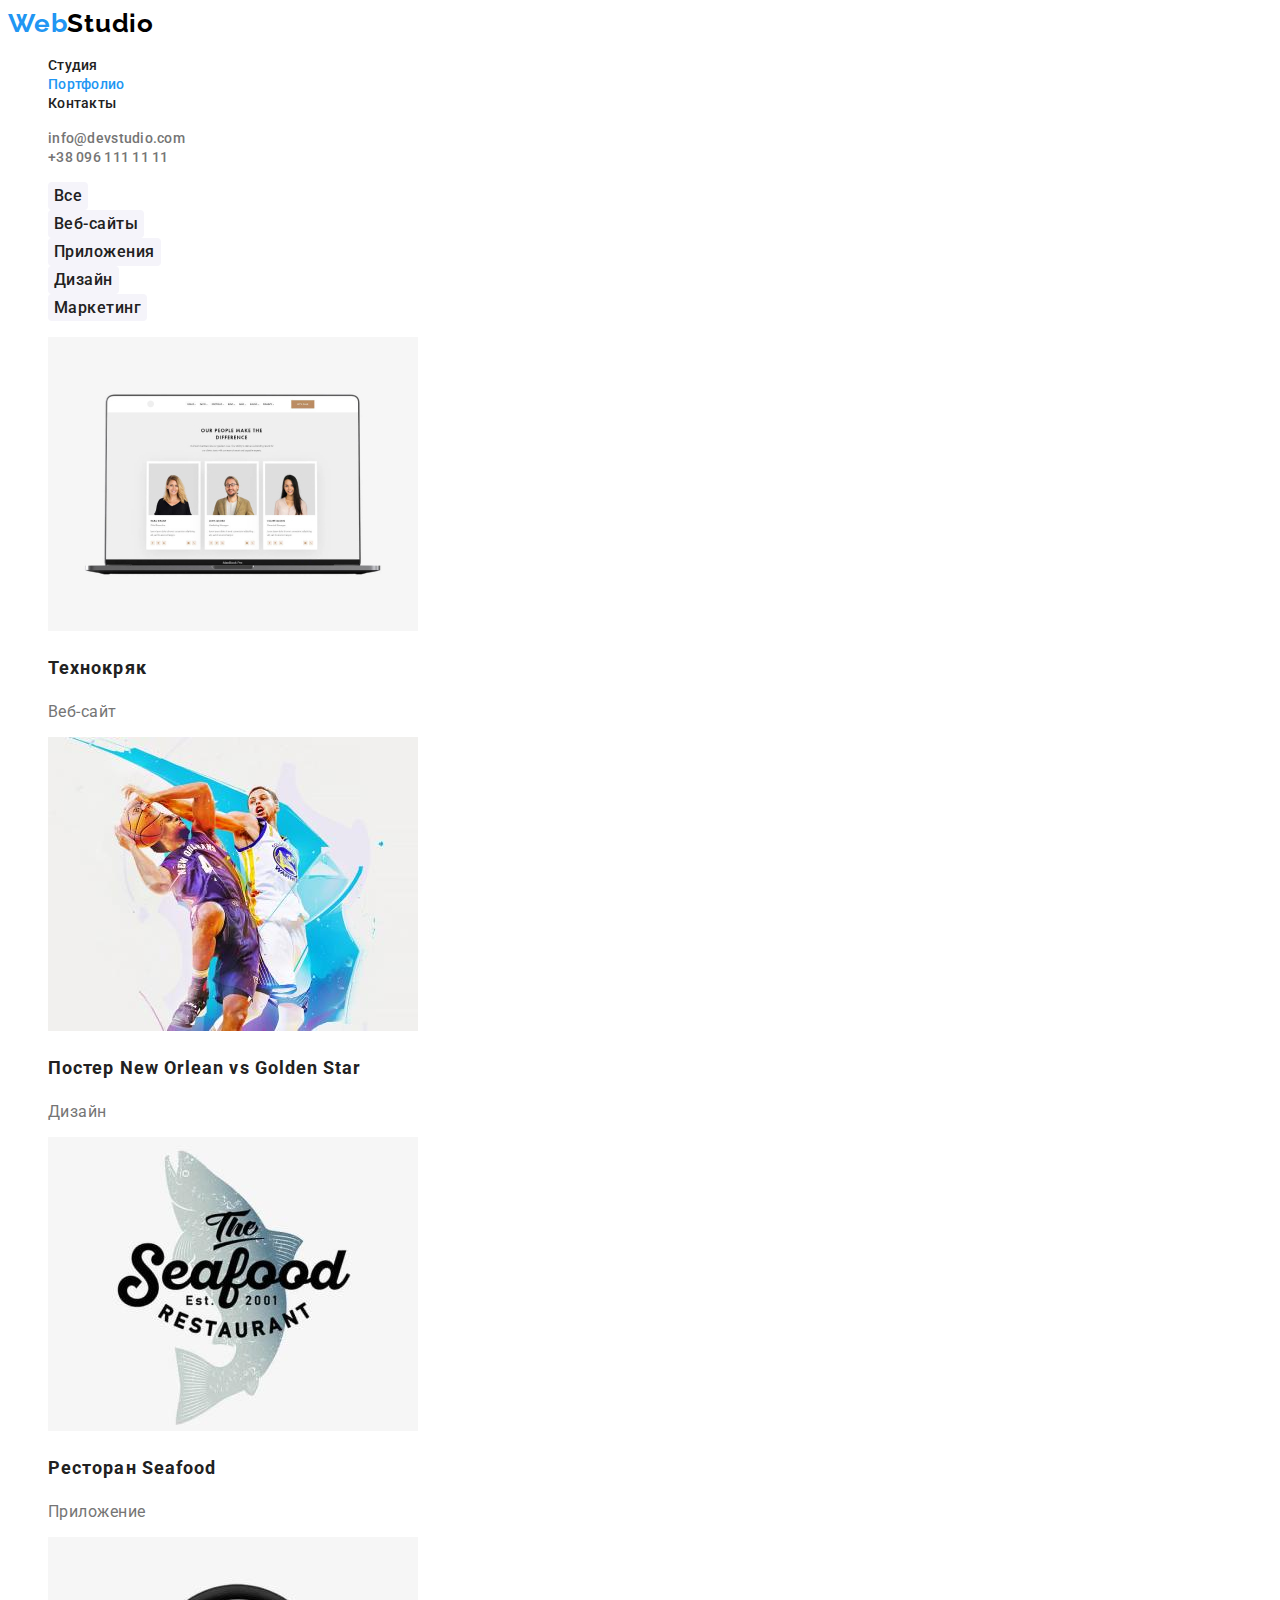
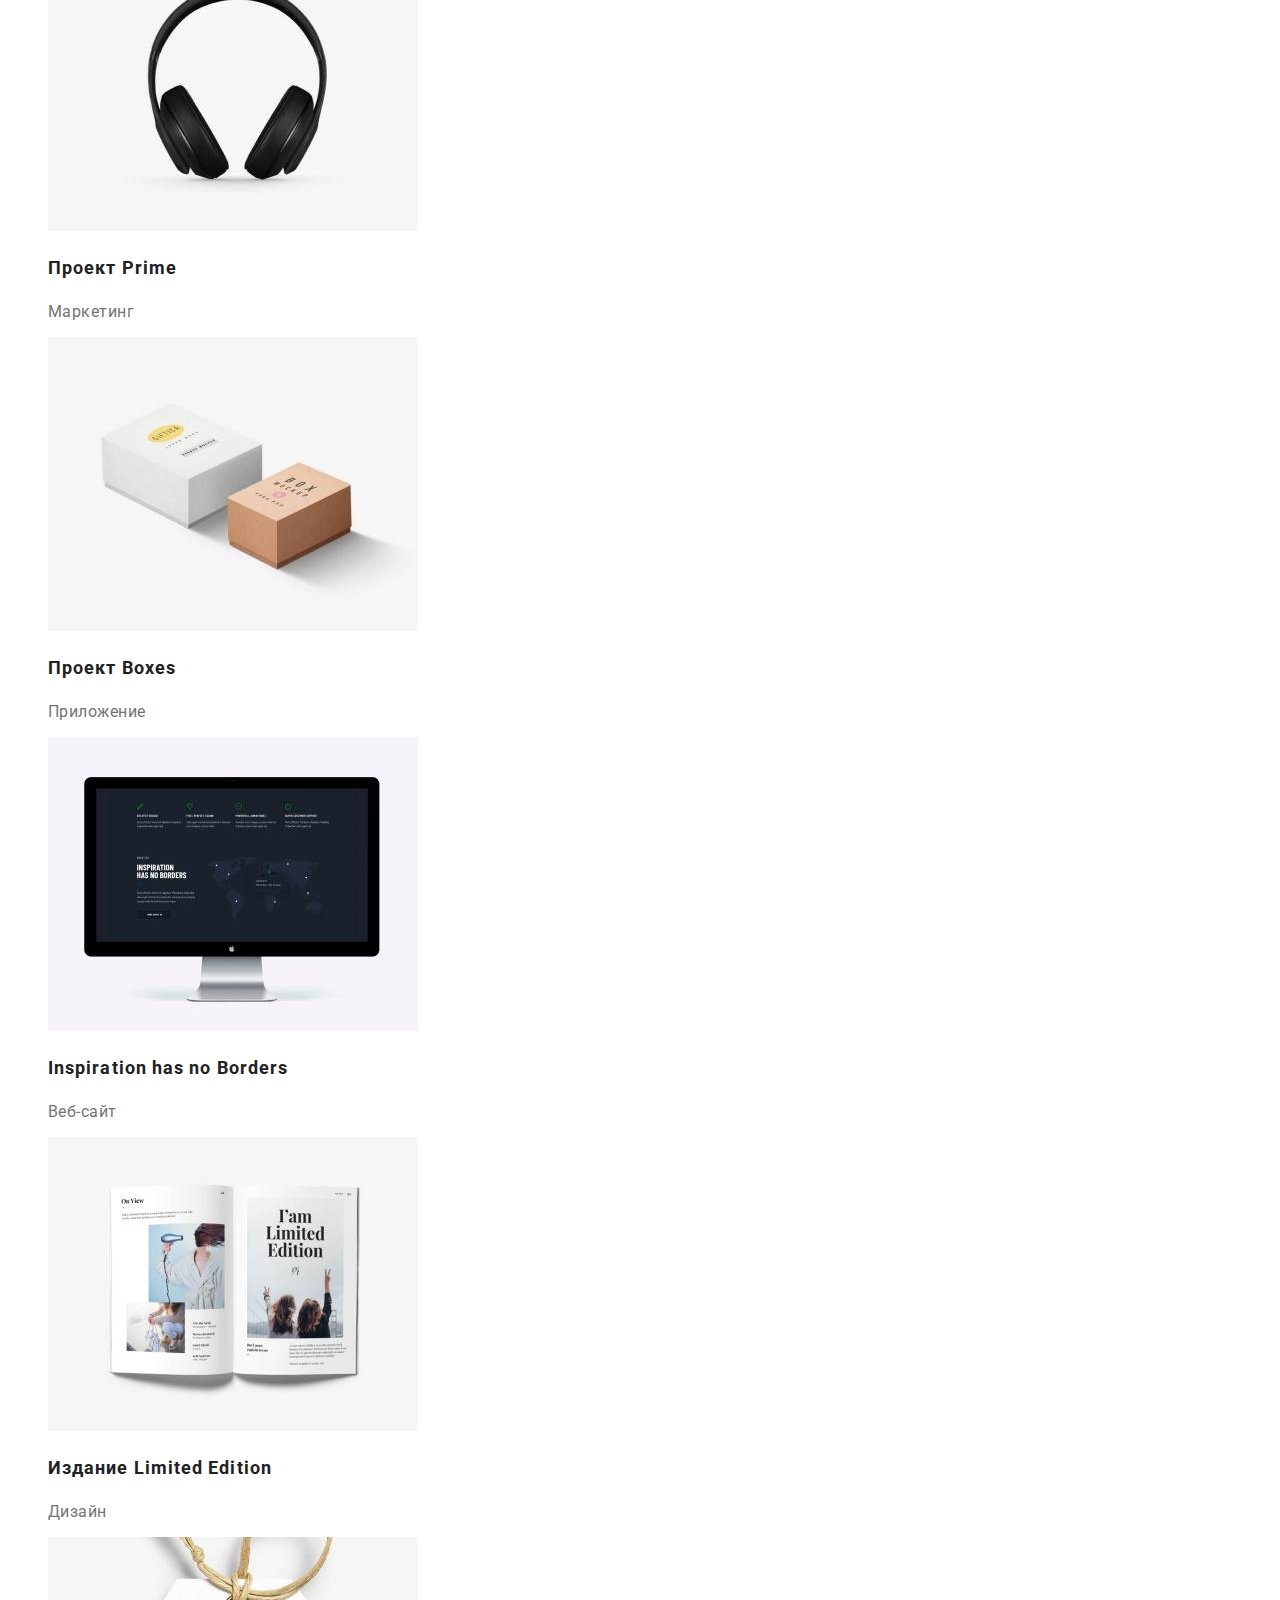
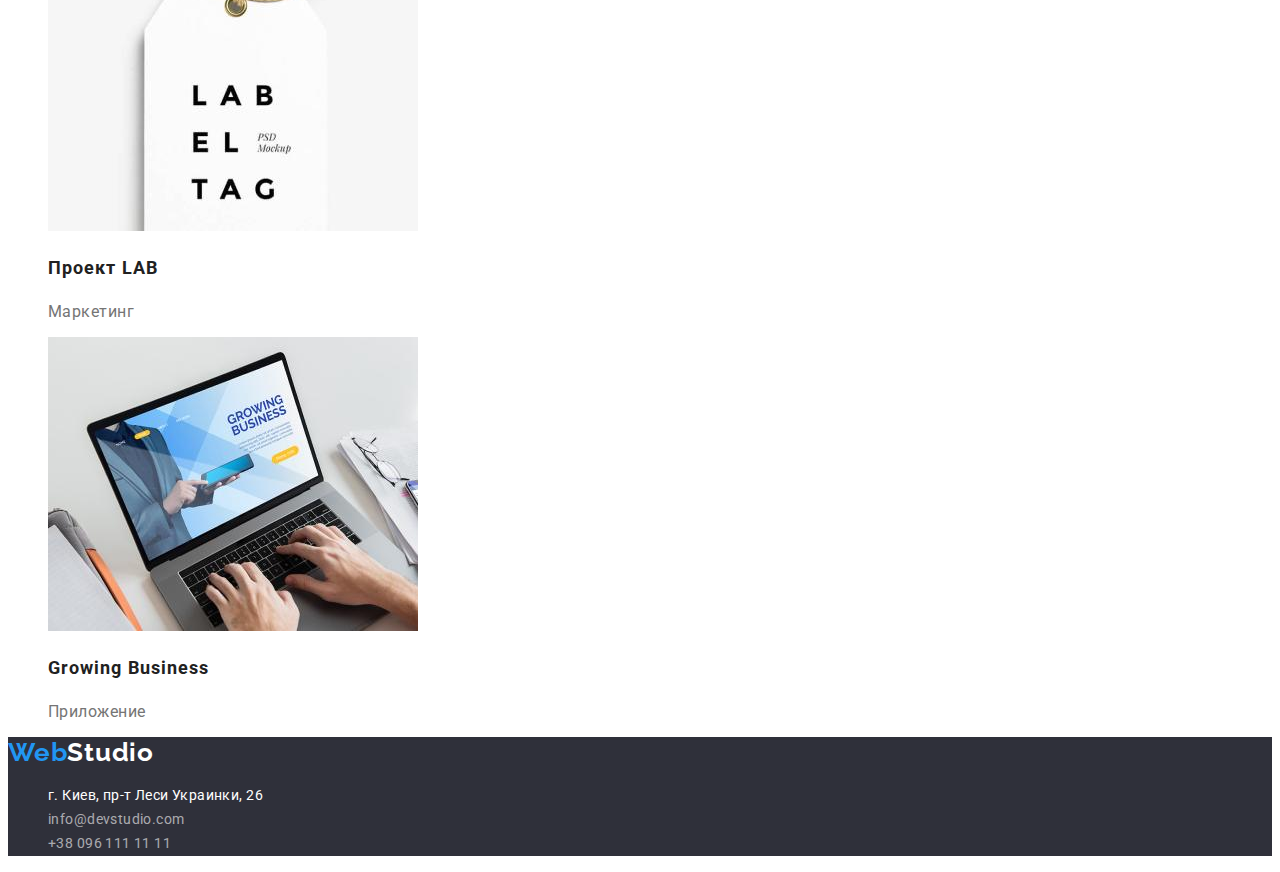
==== portfolio.html @ 1e23bae8 "initial commit" ====
<!DOCTYPE html>
<html lang="ru">
<head>
    <meta charset="UTF-8">
    <meta http-equiv="X-UA-Compatible" content="IE=edge">
    <meta name="viewport" content="width=device-width, initial-scale=1.0">
    <title>Portfolio</title>
    <link rel="preconnect" href="https://fonts.googleapis.com">
    <link rel="preconnect" href="https://fonts.gstatic.com" crossorigin>
    <link href="https://fonts.googleapis.com/css2?family=Raleway:wght@700&family=Roboto:wght@400;500;700;900&display=swap"
        rel="stylesheet">
    <link rel="stylesheet" href="./css/style.css">
</head>
<body>
    <header class="header">
        <nav class="header-navigation">
            <a class="header-logo link" href="" lang="en">
                Web<span class="header-studio">Studio</span></a>
            <ul class="header-list list">
            <li class="header-item"><a href="./index.html" class="header-link link">Студия</a></li>
            <li class="header-item"><a href="./portfolio.html" class="header-link link current">Портфолио</a></li>
            <li class="header-item"><a href="" class="header-link link">Контакты</a></li>
            </ul>
        </nav>
        <ul class="header-curent list">
        <li><a href="mailto:info@devstudio.com" class="text-item link">info@devstudio.com</a></li>
        <li><a href="tel:+380961111111" class="text-item link">+38 096 111 11 11</a></li>
        </ul>
        </header>
        <main>
        <section class="section-list">
            <h1 hidden>Список</h1>
            <ul class="list">
                <li><button type="button" class="list-btn">Все</button></li>
                <li><button type="button" class="list-btn">Веб-сайты</button></li>
                <li><button type="button" class="list-btn">Приложения</button></li>
                <li><button type="button" class="list-btn">Дизайн</button></li>
                <li><button type="button" class="list-btn">Маркетинг</button></li>
            </ul>
            
            <ul>
                <li class="list-picture list"> 
                    <img src="./images/img-1.jpg" width="370" height="294" alt="">
                    <h2 class="headline">Технокряк</h2>
                    <p class="subtitle">Веб-сайт</p>
                </li>    
                <li class="list-picture list"> 
                    <img src="./images/img-2.jpg" width="370" height="294" alt="">
                    <h2 class="headline">Постер New Orlean vs Golden Star</h2>
                    <p class="subtitle">Дизайн</p>
                </li>     
                <li class="list-picture list"> 
                    <img src="./images/img-3.jpg" width="370" height="294" alt="">
                    <h2 class="headline">Ресторан Seafood</h2>
                    <p class="subtitle">Приложение</p>
                </li>
                <li class="list-picture list"> 
                    <img src="./images/img-4.jpg" width="370" height="294" alt="">
                    <h2 class="headline">Проект Prime</h2>
                    <p class="subtitle">Маркетинг</p>
                </li>
                <li class="list-picture list"> 
                    <img src="./images/img-5.jpg" width="370" height="294" alt="">
                    <h2 class="headline">Проект Boxes</h2>
                    <p class="subtitle">Приложение</p>
                </li>
                <li class="list-picture list"> 
                    <img src="./images/img-6.jpg" width="370" height="294" alt="">
                    <h2 class="headline">Inspiration has no Borders</h2>
                    <p class="subtitle">Веб-сайт</p>
                </li>
                <li class="list-picture list"> 
                    <img src="./images/img-7.jpg" width="370" height="294" alt="">
                    <h2 class="headline">Издание Limited Edition</h2>
                    <p class="subtitle">Дизайн</p>
                </li>
                <li class="list-picture list"> 
                    <img src="./images/img-8.jpg" width="370" height="294" alt="">
                    <h2 class="headline">Проект LAB</h2>
                    <p class="subtitle">Маркетинг</p>
                </li>
                <li class="list-picture list"> 
                    <img src="./images/img-9.jpg" width="370" height="294" alt="">
                    <h2 class="headline">Growing Business</h2>
                    <p class="subtitle">Приложение</p>
                </li>
            </ul>
        </section>
    </main>
    <footer  class="footer">
        <a class="footer-logo link" href="">
            Web<span class="footer-studio">Studio</span></a>
            <address>
                <ul class="footer-list list">
                    <li><a class="footer-link link" href="https://www.google.com.ua/maps/place/%D0%B1%D1%83%D0%BB%D1%8C%D0%B2%D0%B0%D1%80+%D0%9B%D0%B5%D1%81%D1%96+%D0%A3%D0%BA%D1%80%D0%B0%D1%97%D0%BD%D0%BA%D0%B8,+26,+%D0%9A%D0%B8%D1%97%D0%B2,+02000/@50.4265841,30.5361971,17z/data=!3m1!4b1!4m5!3m4!1s0x40d4cf0e033ecbe9:0x57a4dffefec77da0!8m2!3d50.4265807!4d30.5383858!5m1!1e1?hl=uk">г. Киев, пр-т Леси Украинки, 26</a></li>
                    <li><a class="footer-mail link" href="mailto:info@devstudio.com">info@devstudio.com</a></li>
                    <li><a class="footer-tel link" href="tel:+380961111111">+38 096 111 11 11</a></li>
                </ul>
            </address>
        </footer>
    
</body>
</html>
---- css/style.css ----
:root {
  --main-title-color: #ffffff;
  --second-title-color: #212121;
  --first-text-color: #757575;
  --second-text-color: rgba(255, 255, 255, 0.6);
  --first-button-color: #2196f3;
}
body {
  font-family: Roboto, sans-serif;
}
.list {
  list-style: none;
}
.link {
  text-decoration: none;
}
/*--------------HEADER----------*/
.header-logo {
  font-family: Raleway;
  font-style: normal;
  font-weight: 700;
  font-size: 26px;
  line-height: 1.19;
  letter-spacing: 0.03em;
  color: #2196f3;
}
.header-studio {
  font-family: Raleway;
  font-style: normal;
  font-weight: 700;
  font-size: 26px;
  line-height: 1.19;
  letter-spacing: 0.03em;
  color: #000000;
}
.header-link {
  font-family: Roboto;
  font-weight: 500;
  font-size: 14px;
  line-height: 1.14;
  letter-spacing: 0.02em;
  color: #212121;
}
.header-link:hover,
.header-link:focus,
.text-item:hover,
.text-item:focus {
  color: #2196f3;
}
.header-link.current {
  color: #2196f3;
}

.text-item {
  font-family: Roboto;
  font-weight: 500;
  font-size: 14px;
  line-height: 1.14;
  letter-spacing: 0.02em;
  color: #757575;
}
/*----------------HERO--------------*/
.hero {
  background: #2f303a;
}
.hero-title {
  font-family: Roboto;
  font-weight: 900;
  font-size: 44px;
  line-height: 1.36;
  letter-spacing: 0.06em;
  text-transform: uppercase;
  color: #ffffff;
}
.hero-btn {
  cursor: pointer;
  background-color: #2196f3;
  font-family: inherit;
  font-style: normal;
  font-weight: 700;
  font-size: 16px;
  line-height: 1.88;
  letter-spacing: 0.06em;
  color: #ffffff;
  border: 0;
  border-radius: 4px;
}
.title-features {
  font-style: normal;
  font-weight: 700;
  font-size: 14px;
  line-height: 1.14;
  letter-spacing: 0.03em;
  text-transform: uppercase;
  color: #212121;
}
.text {
  font-size: 14px;
  line-height: 1.71;
  letter-spacing: 0.03em;
  color: #757575;
}
.heading {
  font-weight: 700;
  font-size: 36px;
  line-height: 1.16;
  text-align: center;
  letter-spacing: 0.03em;
  color: #212121;
}
/*--------------TEAM-------------*/
.team {
  background: #f5f4fa;
}
.team-list {
  font-weight: 700;
  font-size: 36px;
  line-height: 1.16;
  letter-spacing: 0.03em;
  color: #212121;
}
.list-title {
  font-weight: 500;
  font-size: 16px;
  line-height: 1.19;
  letter-spacing: 0.03em;
  color: #212121;
}
.list-item {
  font-size: 16px;
  line-height: 1.19;
  letter-spacing: 0.03em;
  color: #757575;
}
/*---------------FOOTER----------*/
.footer {
  background: #2f303a;
}
.footer-logo {
  font-family: Raleway;
  font-style: normal;
  font-weight: 700;
  font-size: 26px;
  line-height: 1.19;
  letter-spacing: 0.03em;
  color: #2196f3;
}
.footer-studio {
  font-family: Raleway;
  font-style: normal;
  font-weight: 700;
  font-size: 26px;
  line-height: 1.19;
  letter-spacing: 0.03em;
  color: #ffffff;
}
.footer-link {
  font-family: Roboto;
  font-style: normal;
  font-weight: normal;
  font-size: 14px;
  line-height: 1.71;
  letter-spacing: 0.03em;
  color: #ffffff;
}
.footer-mail {
  font-family: Roboto;
  font-style: normal;
  font-weight: normal;
  font-size: 14px;
  line-height: 1.71;
  letter-spacing: 0.03em;
  color: rgba(255, 255, 255, 0.6);
}
.footer-tel {
  font-family: Roboto;
  font-style: normal;
  font-weight: normal;
  font-size: 14px;
  line-height: 1.71;
  letter-spacing: 0.03em;
  color: rgba(255, 255, 255, 0.6);
}
.footer-mail:hover,
.footer-mail:focus,
.footer-tel:hover,
.footer-tel:focus,
.footer-link:hover,
.footer-link:focus {
  color: #2196f3;
}
/*---------------PORTFOLIO--------*/
.list-btn {
  border: 0;
  background: #f5f4fa;
  border-radius: 4px;
  font-family: Roboto;
  font-style: normal;
  font-weight: 500;
  font-size: 16px;
  line-height: 1.62;
  letter-spacing: 0.03em;

  color: #212121;
}
.list-btn:hover,
.list-btn:focus {
  color: #ffffff;
  background: #2196f3;
}
.headline {
  font-weight: 700;
  font-size: 18px;
  line-height: 2;
  letter-spacing: 0.06em;
  color: #212121;
}
.subtitle {
  font-weight: normal;
  font-size: 16px;
  line-height: 1.19;
  letter-spacing: 0.03em;
  color: #757575;
}
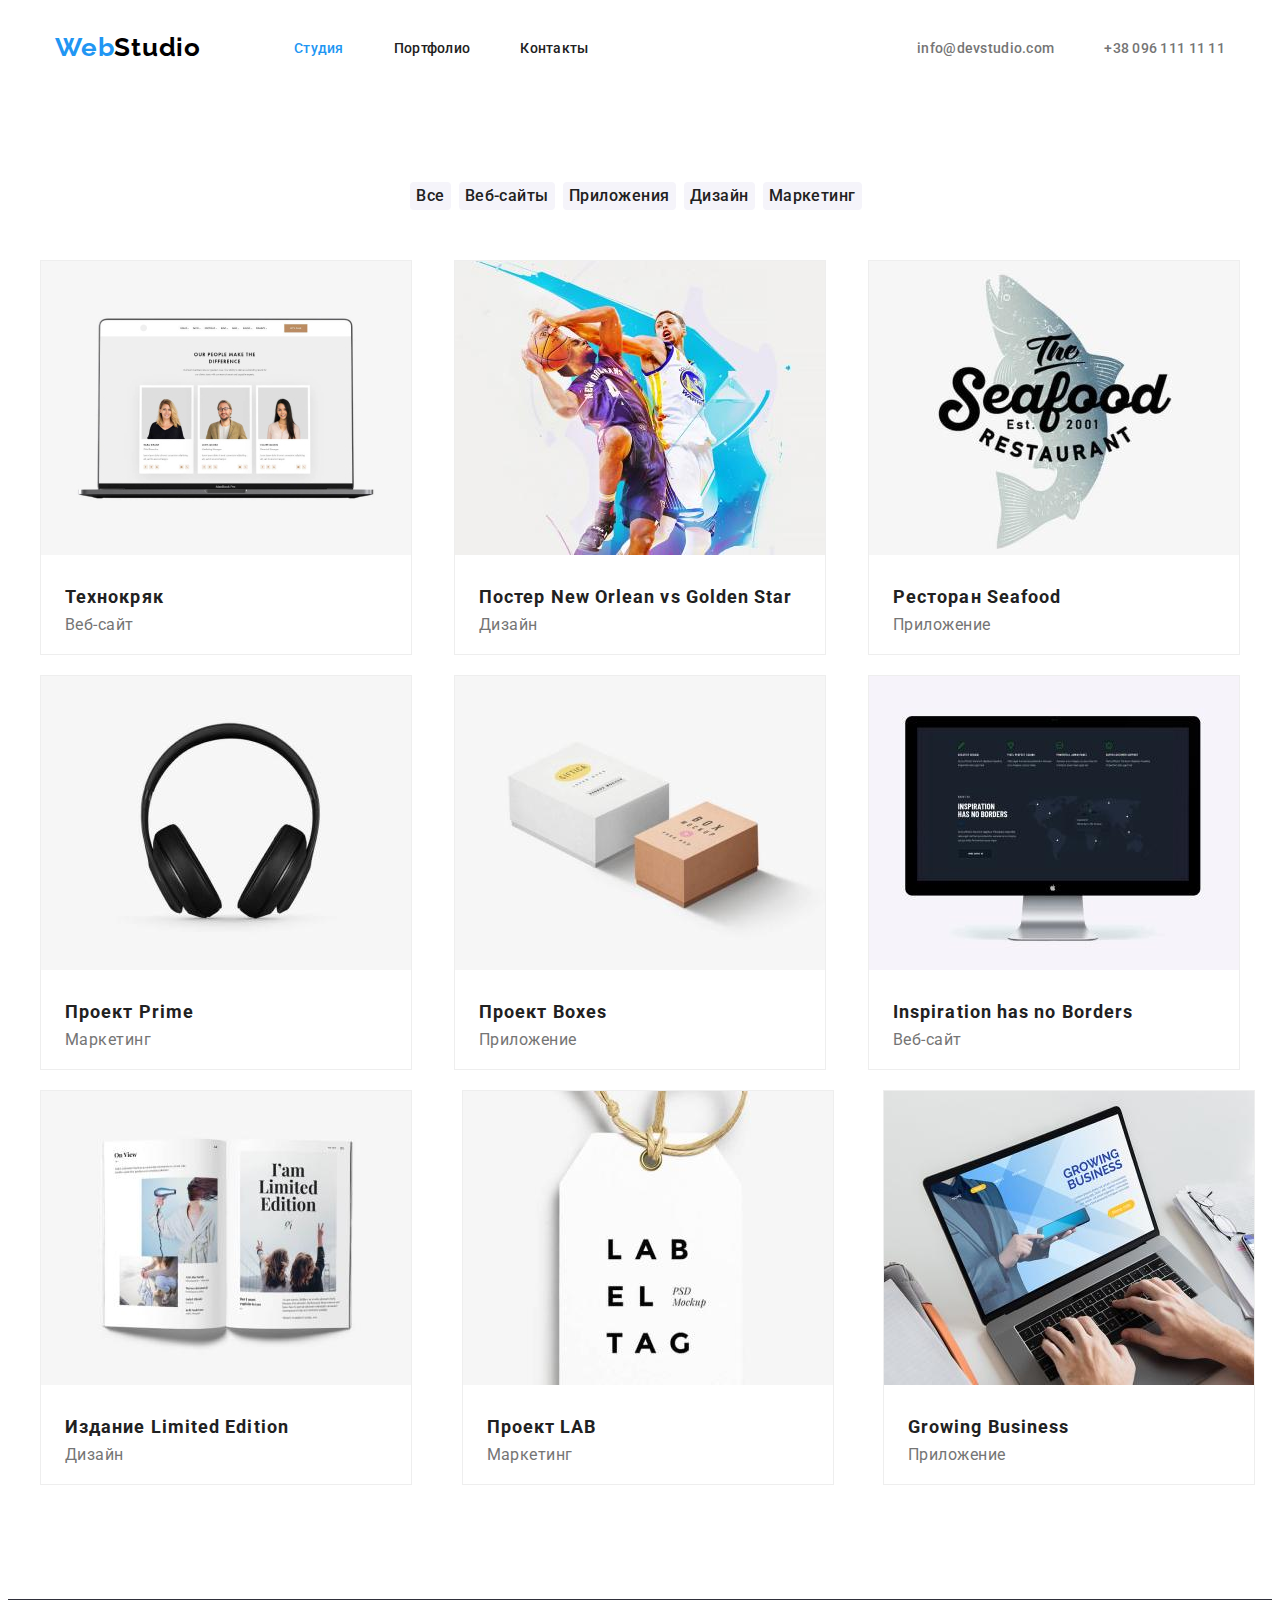
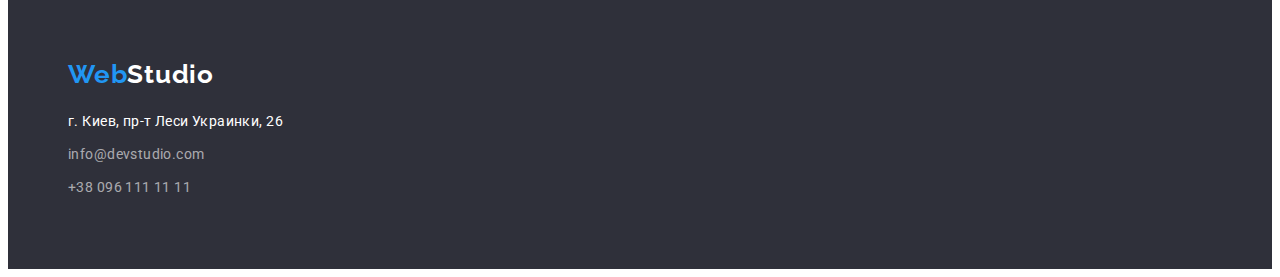
==== commit 4b39a2b1: "hw3" ====
--- a/portfolio.html
+++ b/portfolio.html
@@ -1,105 +1,153 @@
 <!DOCTYPE html>
 <html lang="ru">
-<head>
-    <meta charset="UTF-8">
-    <meta http-equiv="X-UA-Compatible" content="IE=edge">
-    <meta name="viewport" content="width=device-width, initial-scale=1.0">
+  <head>
+    <meta charset="UTF-8" />
+    <meta http-equiv="X-UA-Compatible" content="IE=edge" />
+    <meta name="viewport" content="width=device-width, initial-scale=1.0" />
     <title>Portfolio</title>
-    <link rel="preconnect" href="https://fonts.googleapis.com">
-    <link rel="preconnect" href="https://fonts.gstatic.com" crossorigin>
-    <link href="https://fonts.googleapis.com/css2?family=Raleway:wght@700&family=Roboto:wght@400;500;700;900&display=swap"
-        rel="stylesheet">
-    <link rel="stylesheet" href="./css/style.css">
-</head>
-<body>
+    <link rel="preconnect" href="https://fonts.googleapis.com" />
+    <link rel="preconnect" href="https://fonts.gstatic.com" crossorigin />
+    <link
+      href="https://fonts.googleapis.com/css2?family=Raleway:wght@700&family=Roboto:wght@400;500;700;900&display=swap"
+      rel="stylesheet"
+    />
+    <link
+      rel="stylesheet"
+      href="https://cdnjs.cloudflare.com/ajax/libs/modern-normalize/1.1.0/modern-normalize.min.css"
+      integrity="sha512-wpPYUAdjBVSE4KJnH1VR1HeZfpl1ub8YT/NKx4PuQ5NmX2tKuGu6U/JRp5y+Y8XG2tV+wKQpNHVUX03MfMFn9Q=="
+      crossorigin="anonymous"
+      referrerpolicy="no-referrer"
+    />
+    <link rel="stylesheet" href="./css/style.css" />
+  </head>
+  <body>
     <header class="header">
-        <nav class="header-navigation">
-            <a class="header-logo link" href="" lang="en">
-                Web<span class="header-studio">Studio</span></a>
+      <div class="container">
+        <div class="header-wrap">
+          <nav class="header-navigation">
+            <a class="header-logo link" href="">
+              Web<span class="header-studio">Studio</span></a
+            >
             <ul class="header-list list">
-            <li class="header-item"><a href="./index.html" class="header-link link">Студия</a></li>
-            <li class="header-item"><a href="./portfolio.html" class="header-link link current">Портфолио</a></li>
-            <li class="header-item"><a href="" class="header-link link">Контакты</a></li>
+              <li class="header-item">
+                <a href="./index.html" class="header-link link current"
+                  >Студия</a
+                >
+              </li>
+              <li class="header-item">
+                <a href="./portfolio.html" class="header-link link"
+                  >Портфолио</a
+                >
+              </li>
+              <li class="header-item">
+                <a href="" class="header-link link">Контакты</a>
+              </li>
             </ul>
-        </nav>
-        <ul class="header-curent list">
-        <li><a href="mailto:info@devstudio.com" class="text-item link">info@devstudio.com</a></li>
-        <li><a href="tel:+380961111111" class="text-item link">+38 096 111 11 11</a></li>
-        </ul>
-        </header>
-        <main>
-        <section class="section-list">
-            <h1 hidden>Список</h1>
-            <ul class="list">
-                <li><button type="button" class="list-btn">Все</button></li>
-                <li><button type="button" class="list-btn">Веб-сайты</button></li>
-                <li><button type="button" class="list-btn">Приложения</button></li>
-                <li><button type="button" class="list-btn">Дизайн</button></li>
-                <li><button type="button" class="list-btn">Маркетинг</button></li>
-            </ul>
-            
-            <ul>
-                <li class="list-picture list"> 
-                    <img src="./images/img-1.jpg" width="370" height="294" alt="">
-                    <h2 class="headline">Технокряк</h2>
-                    <p class="subtitle">Веб-сайт</p>
-                </li>    
-                <li class="list-picture list"> 
-                    <img src="./images/img-2.jpg" width="370" height="294" alt="">
-                    <h2 class="headline">Постер New Orlean vs Golden Star</h2>
-                    <p class="subtitle">Дизайн</p>
-                </li>     
-                <li class="list-picture list"> 
-                    <img src="./images/img-3.jpg" width="370" height="294" alt="">
-                    <h2 class="headline">Ресторан Seafood</h2>
-                    <p class="subtitle">Приложение</p>
-                </li>
-                <li class="list-picture list"> 
-                    <img src="./images/img-4.jpg" width="370" height="294" alt="">
-                    <h2 class="headline">Проект Prime</h2>
-                    <p class="subtitle">Маркетинг</p>
-                </li>
-                <li class="list-picture list"> 
-                    <img src="./images/img-5.jpg" width="370" height="294" alt="">
-                    <h2 class="headline">Проект Boxes</h2>
-                    <p class="subtitle">Приложение</p>
-                </li>
-                <li class="list-picture list"> 
-                    <img src="./images/img-6.jpg" width="370" height="294" alt="">
-                    <h2 class="headline">Inspiration has no Borders</h2>
-                    <p class="subtitle">Веб-сайт</p>
-                </li>
-                <li class="list-picture list"> 
-                    <img src="./images/img-7.jpg" width="370" height="294" alt="">
-                    <h2 class="headline">Издание Limited Edition</h2>
-                    <p class="subtitle">Дизайн</p>
-                </li>
-                <li class="list-picture list"> 
-                    <img src="./images/img-8.jpg" width="370" height="294" alt="">
-                    <h2 class="headline">Проект LAB</h2>
-                    <p class="subtitle">Маркетинг</p>
-                </li>
-                <li class="list-picture list"> 
-                    <img src="./images/img-9.jpg" width="370" height="294" alt="">
-                    <h2 class="headline">Growing Business</h2>
-                    <p class="subtitle">Приложение</p>
-                </li>
-            </ul>
-        </section>
+          </nav>
+          <ul class="header-curent list">
+            <li>
+              <a href="mailto:info@devstudio.com" class="text-item link"
+                >info@devstudio.com</a
+              >
+            </li>
+            <li>
+              <a href="tel:+380961111111" class="text-item link"
+                >+38 096 111 11 11</a
+              >
+            </li>
+          </ul>
+        </div>
+      </div>
+    </header>
+    <main>
+      <section class="section-list">
+        <div class="container">
+          <h1 hidden>Список</h1>
+          <ul class="profile-list">
+            <li><button type="button" class="list-btn">Все</button></li>
+            <li><button type="button" class="list-btn">Веб-сайты</button></li>
+            <li><button type="button" class="list-btn">Приложения</button></li>
+            <li><button type="button" class="list-btn">Дизайн</button></li>
+            <li><button type="button" class="list-btn">Маркетинг</button></li>
+          </ul>
+
+          <ul class="list-picture-list">
+            <li class="list-picture list">
+              <img src="./images/img-1.jpg" width="370" height="294" alt="" />
+              <h2 class="headline">Технокряк</h2>
+              <p class="subtitle">Веб-сайт</p>
+            </li>
+            <li class="list-picture list">
+              <img src="./images/img-2.jpg" width="370" height="294" alt="" />
+              <h2 class="headline">Постер New Orlean vs Golden Star</h2>
+              <p class="subtitle">Дизайн</p>
+            </li>
+            <li class="list-picture list">
+              <img src="./images/img-3.jpg" width="370" height="294" alt="" />
+              <h2 class="headline">Ресторан Seafood</h2>
+              <p class="subtitle">Приложение</p>
+            </li>
+            <li class="list-picture list">
+              <img src="./images/img-4.jpg" width="370" height="294" alt="" />
+              <h2 class="headline">Проект Prime</h2>
+              <p class="subtitle">Маркетинг</p>
+            </li>
+            <li class="list-picture list">
+              <img src="./images/img-5.jpg" width="370" height="294" alt="" />
+              <h2 class="headline">Проект Boxes</h2>
+              <p class="subtitle">Приложение</p>
+            </li>
+            <li class="list-picture list">
+              <img src="./images/img-6.jpg" width="370" height="294" alt="" />
+              <h2 class="headline">Inspiration has no Borders</h2>
+              <p class="subtitle">Веб-сайт</p>
+            </li>
+            <li class="list-picture list">
+              <img src="./images/img-7.jpg" width="370" height="294" alt="" />
+              <h2 class="headline">Издание Limited Edition</h2>
+              <p class="subtitle">Дизайн</p>
+            </li>
+            <li class="list-picture list">
+              <img src="./images/img-8.jpg" width="370" height="294" alt="" />
+              <h2 class="headline">Проект LAB</h2>
+              <p class="subtitle">Маркетинг</p>
+            </li>
+            <li class="list-picture list">
+              <img src="./images/img-9.jpg" width="370" height="294" alt="" />
+              <h2 class="headline">Growing Business</h2>
+              <p class="subtitle">Приложение</p>
+            </li>
+          </ul>
+        </div>
+      </section>
     </main>
-    <footer  class="footer">
+    <footer class="footer">
+      <div class="container">
         <a class="footer-logo link" href="">
-            Web<span class="footer-studio">Studio</span></a>
-            <address>
-                <ul class="footer-list list">
-                    <li><a class="footer-link link" href="https://www.google.com.ua/maps/place/%D0%B1%D1%83%D0%BB%D1%8C%D0%B2%D0%B0%D1%80+%D0%9B%D0%B5%D1%81%D1%96+%D0%A3%D0%BA%D1%80%D0%B0%D1%97%D0%BD%D0%BA%D0%B8,+26,+%D0%9A%D0%B8%D1%97%D0%B2,+02000/@50.4265841,30.5361971,17z/data=!3m1!4b1!4m5!3m4!1s0x40d4cf0e033ecbe9:0x57a4dffefec77da0!8m2!3d50.4265807!4d30.5383858!5m1!1e1?hl=uk">г. Киев, пр-т Леси Украинки, 26</a></li>
-                    <li><a class="footer-mail link" href="mailto:info@devstudio.com">info@devstudio.com</a></li>
-                    <li><a class="footer-tel link" href="tel:+380961111111">+38 096 111 11 11</a></li>
-                </ul>
-            </address>
-        </footer>
-    
-</body>
+          Web<span class="footer-studio">Studio</span></a
+        >
+        <address>
+          <ul class="footer-list list">
+            <li>
+              <a
+                class="footer-link link"
+                href="https://www.google.com.ua/maps/place/%D0%B1%D1%83%D0%BB%D1%8C%D0%B2%D0%B0%D1%80+%D0%9B%D0%B5%D1%81%D1%96+%D0%A3%D0%BA%D1%80%D0%B0%D1%97%D0%BD%D0%BA%D0%B8,+26,+%D0%9A%D0%B8%D1%97%D0%B2,+02000/@50.4265841,30.5361971,17z/data=!3m1!4b1!4m5!3m4!1s0x40d4cf0e033ecbe9:0x57a4dffefec77da0!8m2!3d50.4265807!4d30.5383858!5m1!1e1?hl=uk"
+                >г. Киев, пр-т Леси Украинки, 26</a
+              >
+            </li>
+            <li>
+              <a class="footer-mail link" href="mailto:info@devstudio.com"
+                >info@devstudio.com</a
+              >
+            </li>
+            <li>
+              <a class="footer-tel link" href="tel:+380961111111"
+                >+38 096 111 11 11</a
+              >
+            </li>
+          </ul>
+        </address>
+      </div>
+    </footer>
+  </body>
 </html>
-
-
--- a/css/style.css
+++ b/css/style.css
@@ -8,6 +8,44 @@
 body {
   font-family: Roboto, sans-serif;
 }
+p,
+h1,
+h2,
+h3,
+h4,
+h5,
+h6 {
+  margin: 0 auto;
+}
+
+ul {
+  padding: 0;
+  margin: 0;
+}
+
+.container {
+  max-width: 1170px;
+  width: 100%;
+  margin: 0 auto;
+}
+.header-wrap {
+  display: flex;
+  justify-content: space-between;
+  padding-top: 24px;
+  padding-bottom: 25px;
+}
+.header-navigation {
+  display: flex;
+  align-items: center;
+}
+.header-list {
+  display: flex;
+}
+.header-curent {
+  display: flex;
+  align-items: center;
+}
+
 .list {
   list-style: none;
 }
@@ -23,7 +61,19 @@
   line-height: 1.19;
   letter-spacing: 0.03em;
   color: #2196f3;
-}
+  margin-right: 93px;
+}
+.header-item {
+  margin-right: 50px;
+}
+li {
+  margin-right: 50px;
+}
+
+li:last-child {
+  margin-right: 0;
+}
+
 .header-studio {
   font-family: Raleway;
   font-style: normal;
@@ -62,6 +112,8 @@
 /*----------------HERO--------------*/
 .hero {
   background: #2f303a;
+  padding: 200px 0;
+  text-align: center;
 }
 .hero-title {
   font-family: Roboto;
@@ -71,6 +123,7 @@
   letter-spacing: 0.06em;
   text-transform: uppercase;
   color: #ffffff;
+  margin-bottom: 30px;
 }
 .hero-btn {
   cursor: pointer;
@@ -84,6 +137,7 @@
   color: #ffffff;
   border: 0;
   border-radius: 4px;
+  margin-top: 30px;
 }
 .title-features {
   font-style: normal;
@@ -93,6 +147,14 @@
   letter-spacing: 0.03em;
   text-transform: uppercase;
   color: #212121;
+  margin-bottom: 10px;
+}
+
+.team-section {
+  padding-bottom: 92px;
+}
+.heading {
+  margin-bottom: 50px;
 }
 .text {
   font-size: 14px;
@@ -111,13 +173,17 @@
 /*--------------TEAM-------------*/
 .team {
   background: #f5f4fa;
-}
+  padding: 92px 0;
+}
+
 .team-list {
   font-weight: 700;
   font-size: 36px;
   line-height: 1.16;
-  letter-spacing: 0.03em;
-  color: #212121;
+  text-align: center;
+  letter-spacing: 0.03em;
+  color: #212121;
+  margin-bottom: 50px;
 }
 .list-title {
   font-weight: 500;
@@ -125,16 +191,68 @@
   line-height: 1.19;
   letter-spacing: 0.03em;
   color: #212121;
+  margin-bottom: 10px;
 }
 .list-item {
   font-size: 16px;
   line-height: 1.19;
   letter-spacing: 0.03em;
   color: #757575;
+}
+.team-text {
+  display: flex;
+  justify-content: space-between;
+}
+
+.team-info {
+  padding: 30px 0;
+  text-align: center;
+}
+
+.team-text li {
+  background: #ffffff;
+  display: inline-block;
+  max-width: 270px;
+  width: 100%;
+  margin-right: 30px;
+}
+.bla {
+  padding-top: 94px;
+  padding-bottom: 94px;
+}
+
+.lists li:last-child {
+  margin-right: 0;
+}
+.lists li {
+  margin-right: 30px;
+}
+
+.lists {
+  display: flex;
+  justify-content: space-between;
+}
+
+.list-picture {
+  border: 1px solid #eeeeee;
+  margin: 0 15px 20px;
+}
+
+.list-picture img {
+  max-width: 370px;
+  width: 100%;
+}
+
+.list-picture-list {
+  display: flex;
+  justify-content: space-between;
+  flex-wrap: wrap;
+  margin: 0 -30px;
 }
 /*---------------FOOTER----------*/
 .footer {
   background: #2f303a;
+  padding: 60px;
 }
 .footer-logo {
   font-family: Raleway;
@@ -162,6 +280,7 @@
   line-height: 1.71;
   letter-spacing: 0.03em;
   color: #ffffff;
+  margin-bottom: 9px;
 }
 .footer-mail {
   font-family: Roboto;
@@ -189,6 +308,12 @@
 .footer-link:focus {
   color: #2196f3;
 }
+.footer-list {
+  margin-top: 20px;
+}
+.footer-list li {
+  margin-bottom: 9px;
+}
 /*---------------PORTFOLIO--------*/
 .list-btn {
   border: 0;
@@ -200,7 +325,6 @@
   font-size: 16px;
   line-height: 1.62;
   letter-spacing: 0.03em;
-
   color: #212121;
 }
 .list-btn:hover,
@@ -214,6 +338,9 @@
   line-height: 2;
   letter-spacing: 0.06em;
   color: #212121;
+  padding-top: 20px;
+  padding-right: 24px;
+  padding-left: 24px;
 }
 .subtitle {
   font-weight: normal;
@@ -221,4 +348,20 @@
   line-height: 1.19;
   letter-spacing: 0.03em;
   color: #757575;
-}
+  padding-bottom: 20px;
+  padding-right: 24px;
+  padding-left: 24px;
+}
+.profile-list li {
+  margin-right: 8px;
+}
+.profile-list {
+  display: flex;
+  justify-content: center;
+  list-style: none;
+  margin-bottom: 50px;
+}
+
+.section-list {
+  padding: 94px 0;
+}
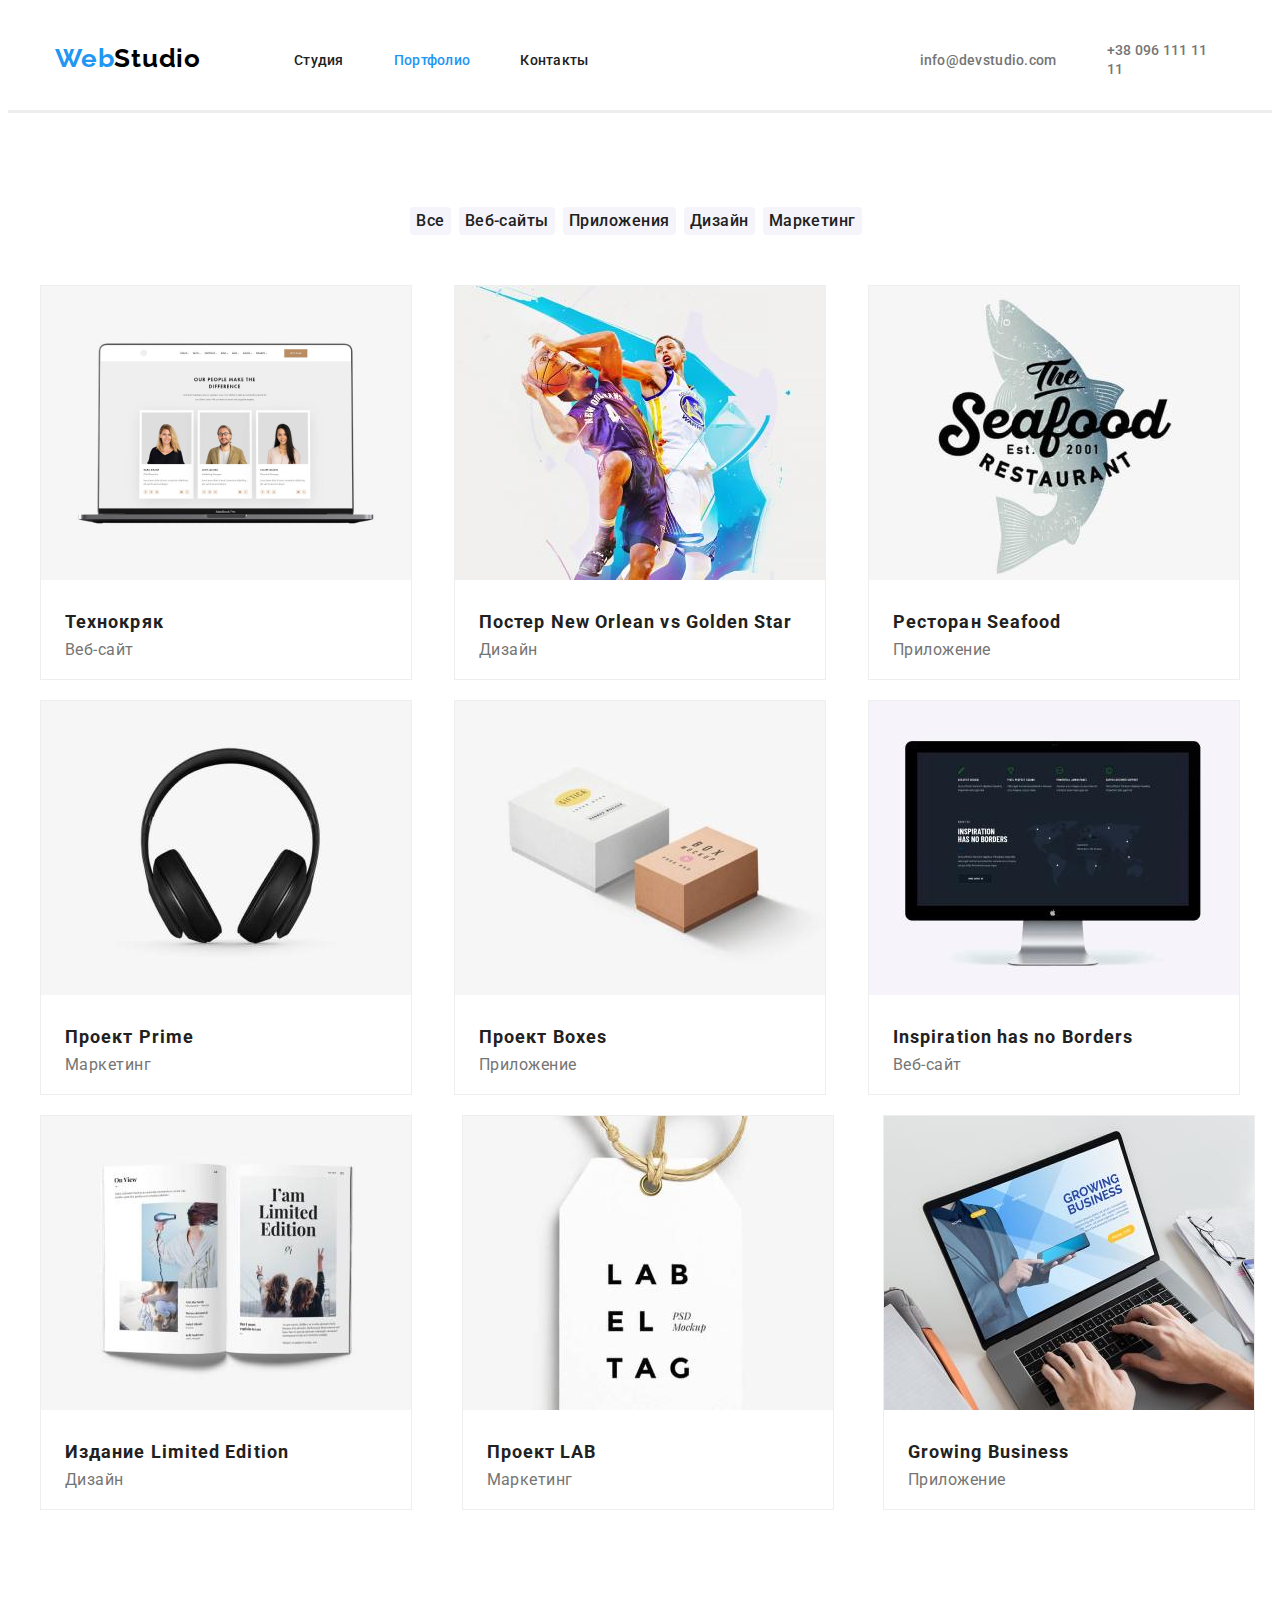
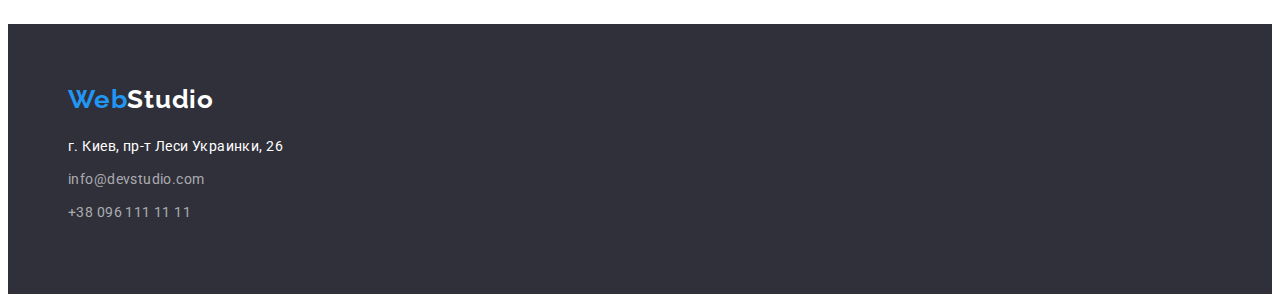
==== commit ccd4a6c9: "comit" ====
--- a/portfolio.html
+++ b/portfolio.html
@@ -30,12 +30,10 @@
             >
             <ul class="header-list list">
               <li class="header-item">
-                <a href="./index.html" class="header-link link current"
-                  >Студия</a
-                >
+                <a href="./index.html" class="header-link link">Студия</a>
               </li>
               <li class="header-item">
-                <a href="./portfolio.html" class="header-link link"
+                <a href="./portfolio.html" class="header-link link current"
                   >Портфолио</a
                 >
               </li>
@@ -43,19 +41,20 @@
                 <a href="" class="header-link link">Контакты</a>
               </li>
             </ul>
+
+            <ul class="header-curent list">
+              <li>
+                <a href="mailto:info@devstudio.com" class="text-item link"
+                  >info@devstudio.com</a
+                >
+              </li>
+              <li>
+                <a href="tel:+380961111111" class="text-item link"
+                  >+38 096 111 11 11</a
+                >
+              </li>
+            </ul>
           </nav>
-          <ul class="header-curent list">
-            <li>
-              <a href="mailto:info@devstudio.com" class="text-item link"
-                >info@devstudio.com</a
-              >
-            </li>
-            <li>
-              <a href="tel:+380961111111" class="text-item link"
-                >+38 096 111 11 11</a
-              >
-            </li>
-          </ul>
         </div>
       </div>
     </header>
--- a/css/style.css
+++ b/css/style.css
@@ -28,24 +28,31 @@
   width: 100%;
   margin: 0 auto;
 }
-.header-wrap {
-  display: flex;
-  justify-content: space-between;
-  padding-top: 24px;
-  padding-bottom: 25px;
+.header {
+  border-bottom: inset;
+  color: #ececec;
 }
 .header-navigation {
   display: flex;
   align-items: center;
 }
+
 .header-list {
   display: flex;
+  margin-right: 331px;
+}
+.header-list li {
+  margin-top: 32px;
+  margin-bottom: 32px;
 }
 .header-curent {
   display: flex;
   align-items: center;
 }
-
+.header-curent li {
+  margin-top: 32px;
+  margin-bottom: 32px;
+}
 .list {
   list-style: none;
 }
@@ -62,6 +69,8 @@
   letter-spacing: 0.03em;
   color: #2196f3;
   margin-right: 93px;
+  margin-top: 24px;
+  margin-bottom: 25px;
 }
 .header-item {
   margin-right: 50px;
@@ -124,6 +133,7 @@
   text-transform: uppercase;
   color: #ffffff;
   margin-bottom: 30px;
+  width: 698px;
 }
 .hero-btn {
   cursor: pointer;
@@ -137,7 +147,7 @@
   color: #ffffff;
   border: 0;
   border-radius: 4px;
-  margin-top: 30px;
+  width: 200px;
 }
 .title-features {
   font-style: normal;
@@ -149,7 +159,10 @@
   color: #212121;
   margin-bottom: 10px;
 }
-
+.lists .text-list {
+  width: 270px;
+  height: 101px;
+}
 .team-section {
   padding-bottom: 92px;
 }
@@ -185,6 +198,7 @@
   color: #212121;
   margin-bottom: 50px;
 }
+
 .list-title {
   font-weight: 500;
   font-size: 16px;
@@ -216,7 +230,7 @@
   width: 100%;
   margin-right: 30px;
 }
-.bla {
+.features {
   padding-top: 94px;
   padding-bottom: 94px;
 }
@@ -327,6 +341,7 @@
   letter-spacing: 0.03em;
   color: #212121;
 }
+
 .list-btn:hover,
 .list-btn:focus {
   color: #ffffff;
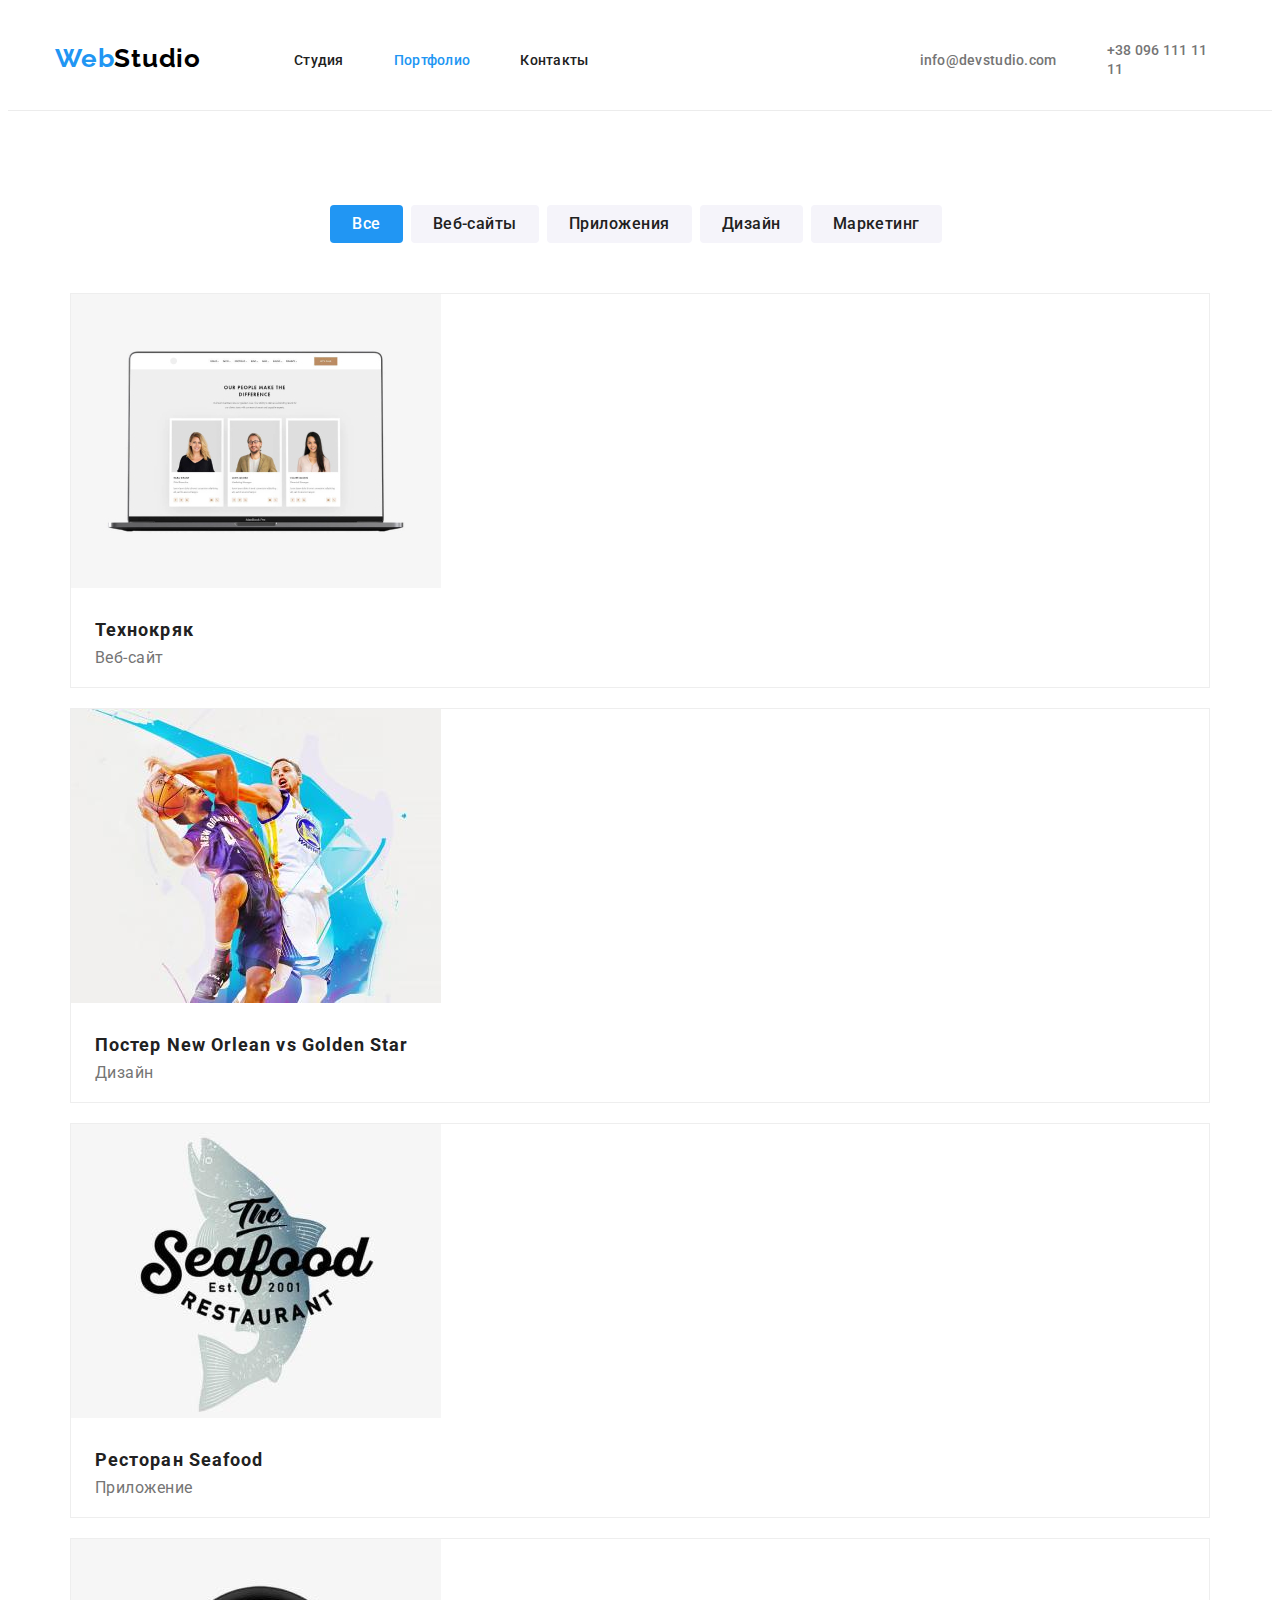
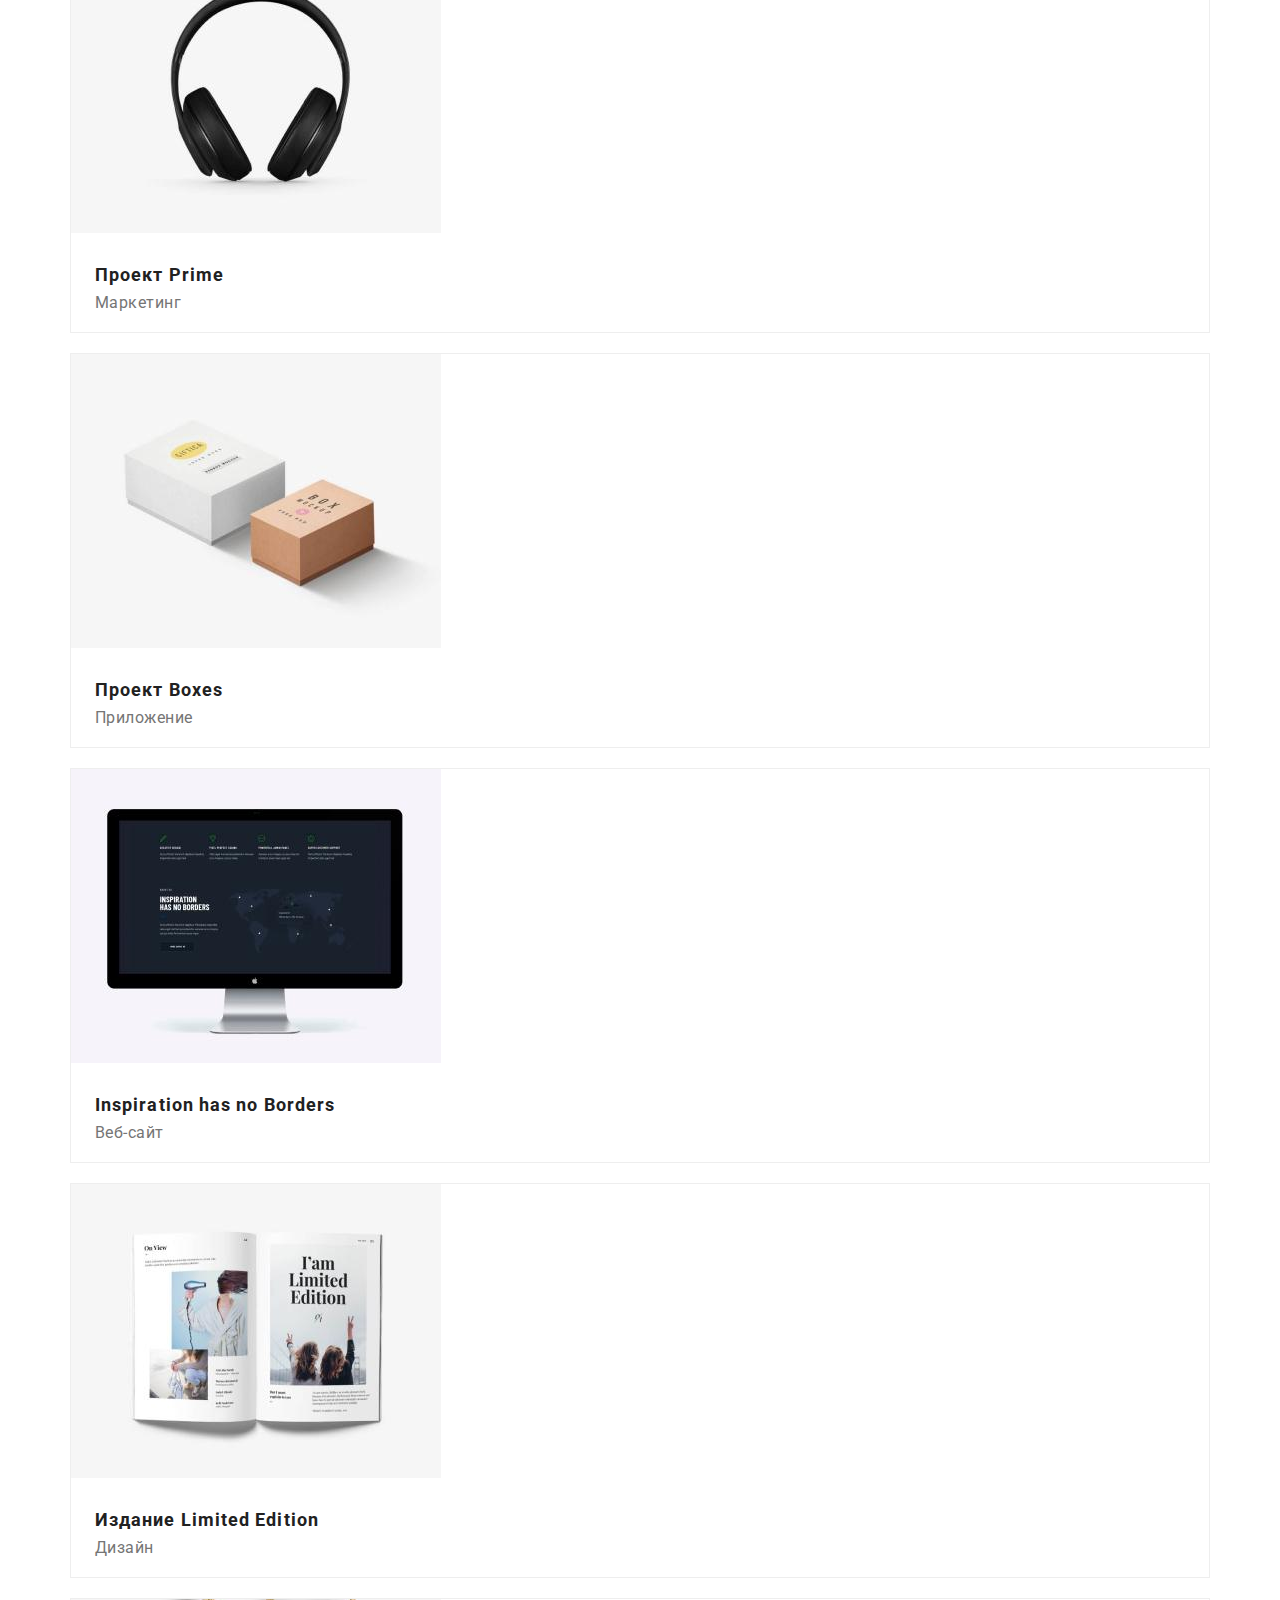
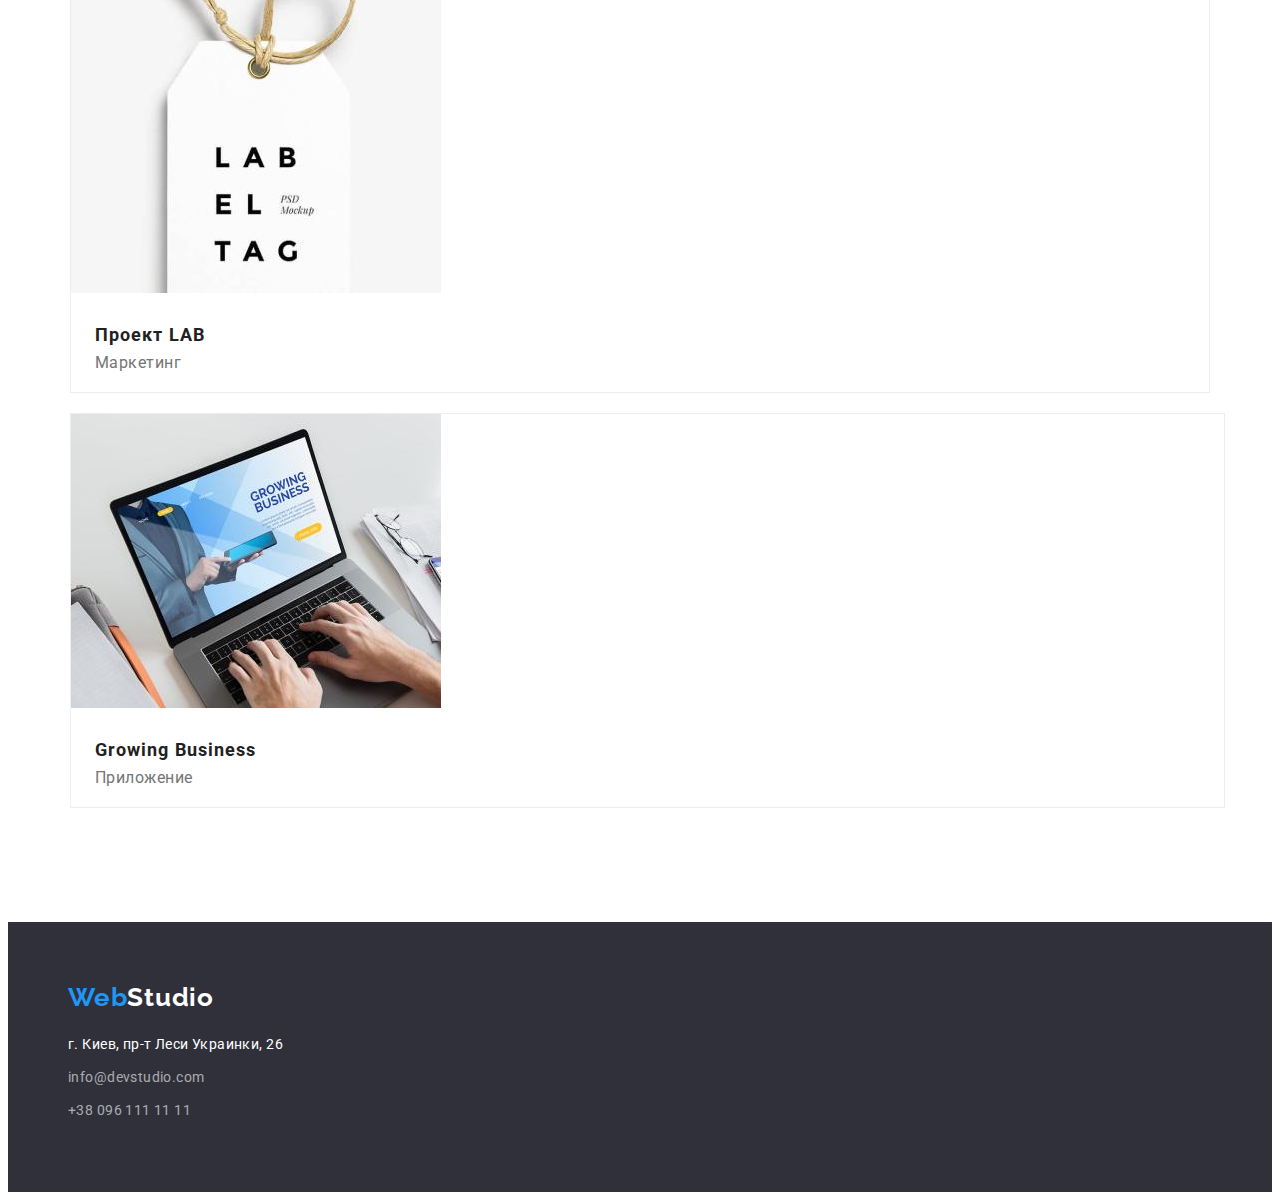
==== commit 502329a7: "hw3" ====
--- a/portfolio.html
+++ b/portfolio.html
@@ -63,14 +63,14 @@
         <div class="container">
           <h1 hidden>Список</h1>
           <ul class="profile-list">
-            <li><button type="button" class="list-btn">Все</button></li>
+            <li><button type="button" class="list-btn active">Все</button></li>
             <li><button type="button" class="list-btn">Веб-сайты</button></li>
             <li><button type="button" class="list-btn">Приложения</button></li>
             <li><button type="button" class="list-btn">Дизайн</button></li>
             <li><button type="button" class="list-btn">Маркетинг</button></li>
           </ul>
 
-          <ul class="list-picture-list">
+          <ul class="portfolio-picture-list">
             <li class="list-picture list">
               <img src="./images/img-1.jpg" width="370" height="294" alt="" />
               <h2 class="headline">Технокряк</h2>
--- a/css/style.css
+++ b/css/style.css
@@ -29,8 +29,7 @@
   margin: 0 auto;
 }
 .header {
-  border-bottom: inset;
-  color: #ececec;
+  border-bottom: 1px solid #ececec;
 }
 .header-navigation {
   display: flex;
@@ -159,7 +158,7 @@
   color: #212121;
   margin-bottom: 10px;
 }
-.lists .text-list {
+.text-list li {
   width: 270px;
   height: 101px;
 }
@@ -251,7 +250,12 @@
   border: 1px solid #eeeeee;
   margin: 0 15px 20px;
 }
-
+.portfolio-picture {
+  display: flex;
+  flex-wrap: wrap;
+  margin-left: -30px;
+  margin-top: -30px;
+}
 .list-picture img {
   max-width: 370px;
   width: 100%;
@@ -259,9 +263,13 @@
 
 .list-picture-list {
   display: flex;
-  justify-content: space-between;
-  flex-wrap: wrap;
-  margin: 0 -30px;
+  /* flex-wrap: wrap;
+  margin-top: -30px; */
+  box-sizing: border-box;
+  flex-basis: calc(100% / 3-30px);
+  margin-left: 30px;
+  margin-top: 30px;
+  background-color: #ffffff;
 }
 /*---------------FOOTER----------*/
 .footer {
@@ -276,6 +284,8 @@
   line-height: 1.19;
   letter-spacing: 0.03em;
   color: #2196f3;
+  display: block;
+  margin-bottom: 20px;
 }
 .footer-studio {
   font-family: Raleway;
@@ -322,9 +332,7 @@
 .footer-link:focus {
   color: #2196f3;
 }
-.footer-list {
-  margin-top: 20px;
-}
+
 .footer-list li {
   margin-bottom: 9px;
 }
@@ -340,12 +348,17 @@
   line-height: 1.62;
   letter-spacing: 0.03em;
   color: #212121;
+  padding: 6px 22px 6px 22px;
 }
 
 .list-btn:hover,
 .list-btn:focus {
   color: #ffffff;
   background: #2196f3;
+}
+.active {
+  background: #2196f3;
+  color: #ffffff;
 }
 .headline {
   font-weight: 700;
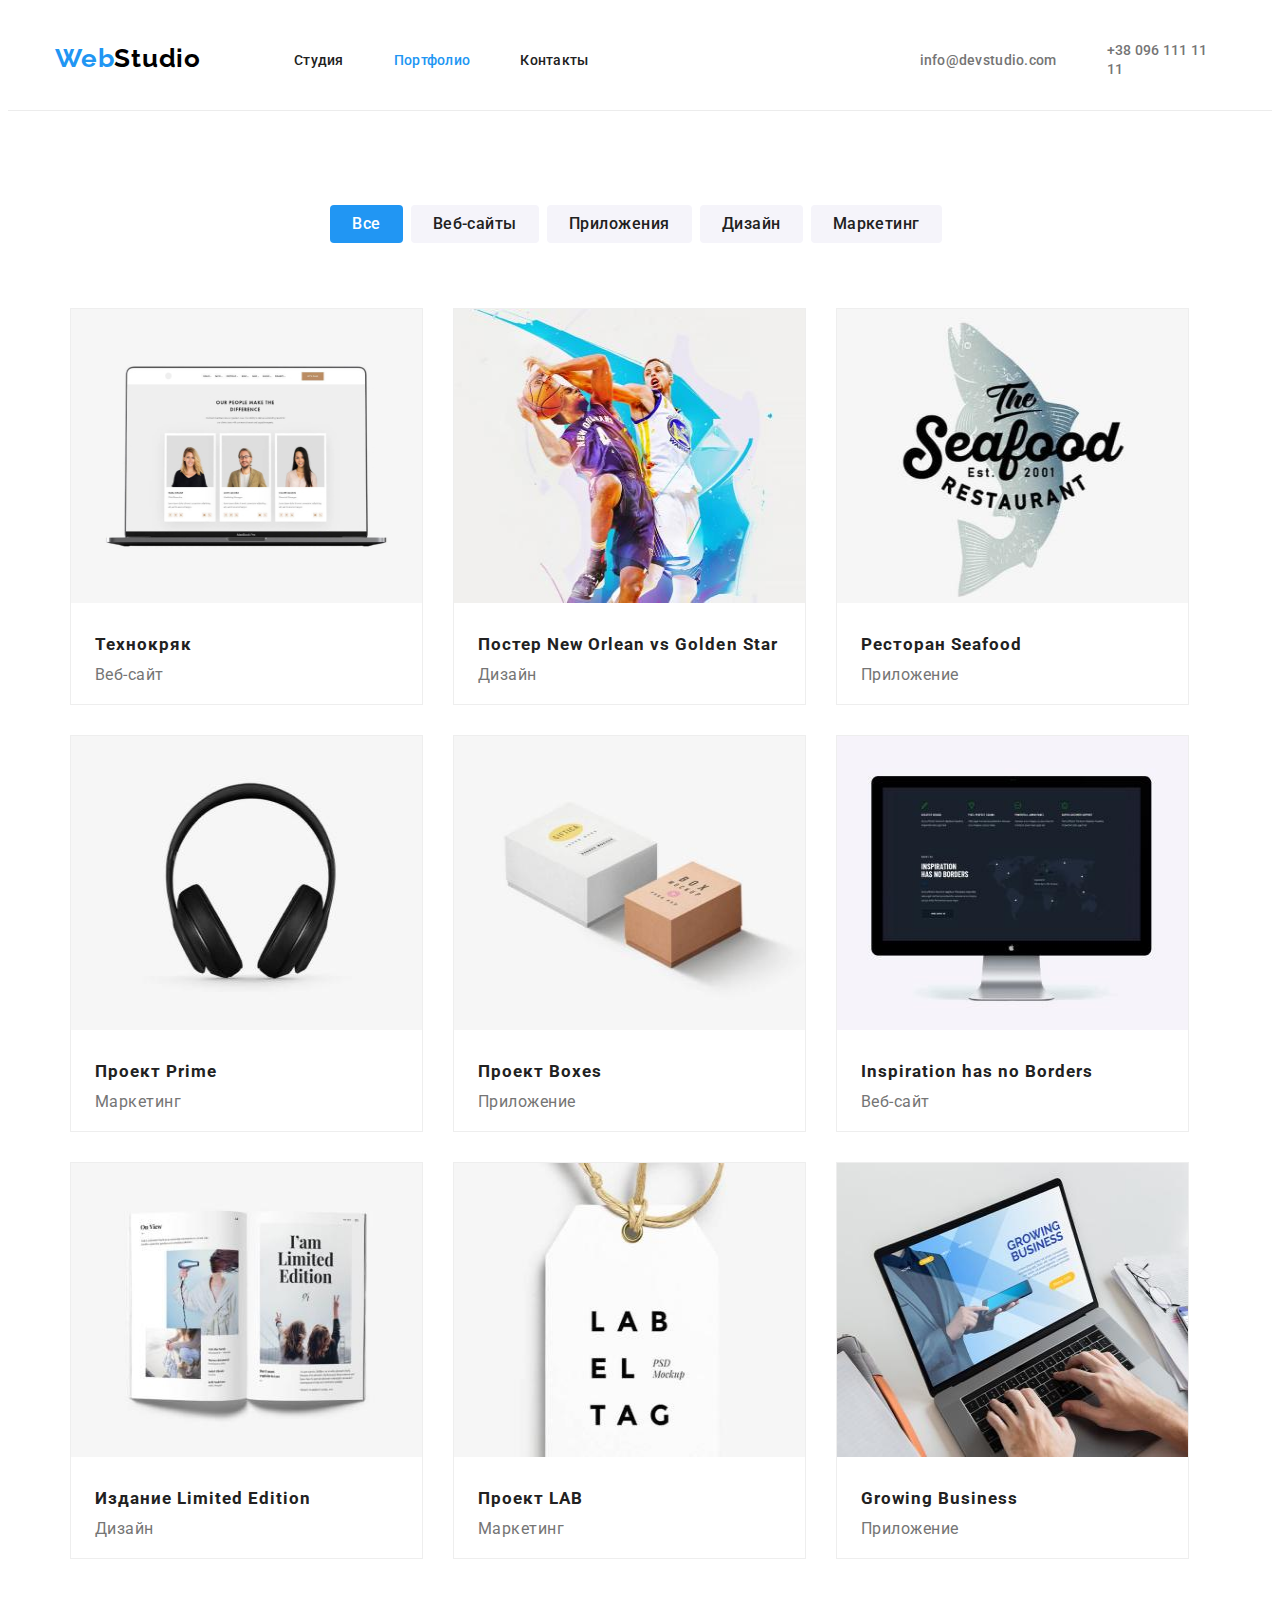
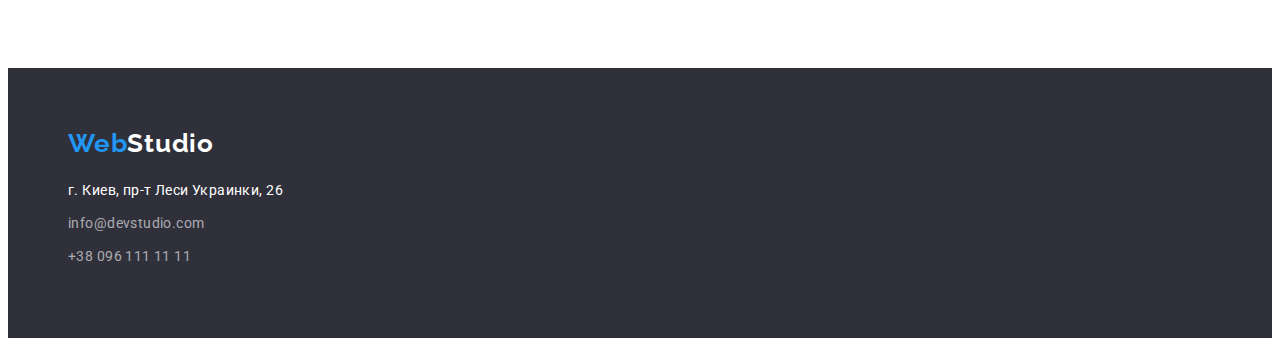
==== commit a2373e96: "hw3" ====
--- a/portfolio.html
+++ b/portfolio.html
@@ -70,7 +70,7 @@
             <li><button type="button" class="list-btn">Маркетинг</button></li>
           </ul>
 
-          <ul class="portfolio-picture-list">
+          <ul class="list-picture-list">
             <li class="list-picture list">
               <img src="./images/img-1.jpg" width="370" height="294" alt="" />
               <h2 class="headline">Технокряк</h2>
--- a/css/style.css
+++ b/css/style.css
@@ -248,13 +248,15 @@
 
 .list-picture {
   border: 1px solid #eeeeee;
-  margin: 0 15px 20px;
-}
+  margin: 15px;
+  flex-basis: 30%;
+}
+
 .portfolio-picture {
   display: flex;
   flex-wrap: wrap;
-  margin-left: -30px;
-  margin-top: -30px;
+  margin-right: -30px;
+  margin-bottom: -30px;
 }
 .list-picture img {
   max-width: 370px;
@@ -263,12 +265,7 @@
 
 .list-picture-list {
   display: flex;
-  /* flex-wrap: wrap;
-  margin-top: -30px; */
-  box-sizing: border-box;
-  flex-basis: calc(100% / 3-30px);
-  margin-left: 30px;
-  margin-top: 30px;
+  flex-wrap: wrap;
   background-color: #ffffff;
 }
 /*---------------FOOTER----------*/
@@ -362,13 +359,14 @@
 }
 .headline {
   font-weight: 700;
-  font-size: 18px;
+  font-size: 17px;
   line-height: 2;
   letter-spacing: 0.06em;
   color: #212121;
   padding-top: 20px;
   padding-right: 24px;
   padding-left: 24px;
+  margin-bottom: 4px;
 }
 .subtitle {
   font-weight: normal;
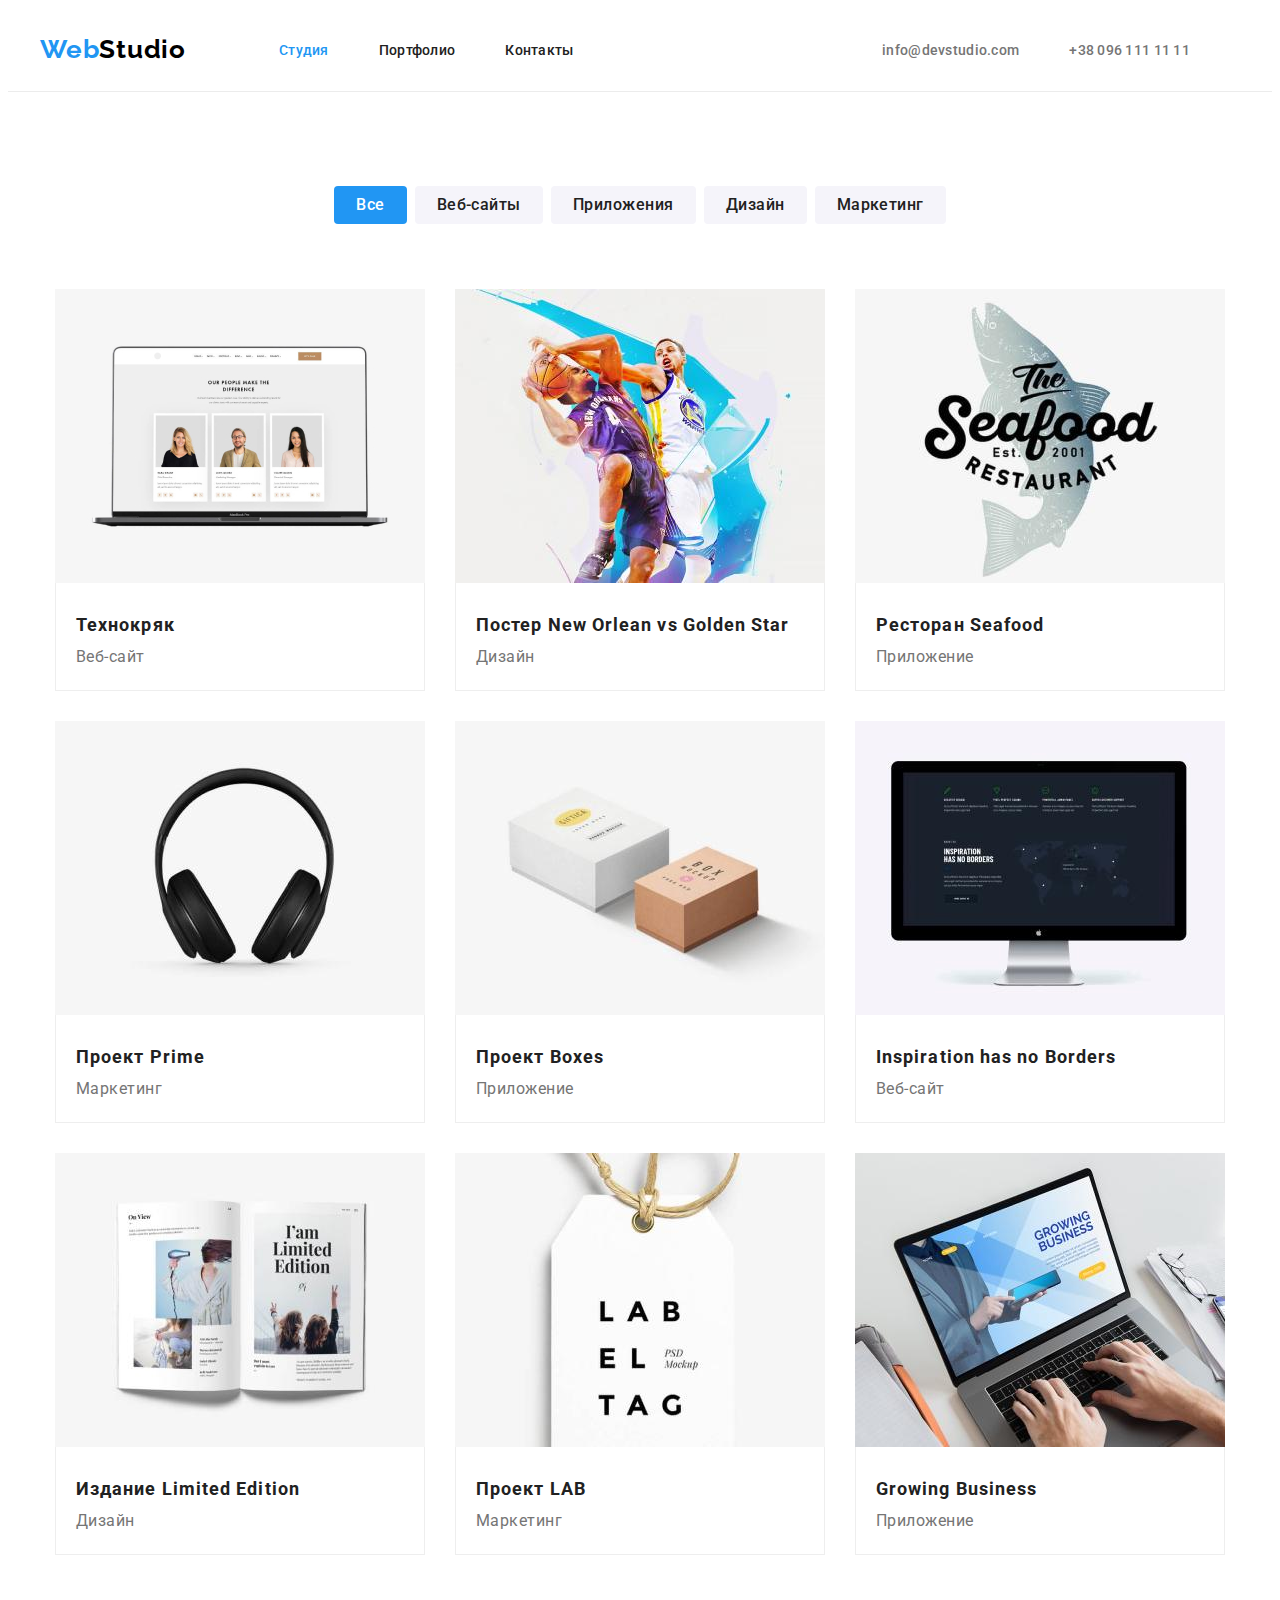
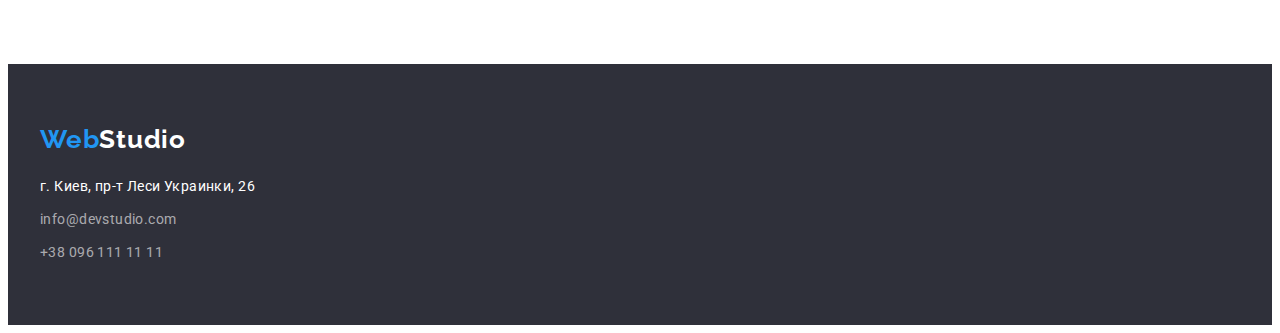
==== commit 1693c503: "hw3" ====
--- a/portfolio.html
+++ b/portfolio.html
@@ -22,40 +22,35 @@
   </head>
   <body>
     <header class="header">
-      <div class="container">
-        <div class="header-wrap">
-          <nav class="header-navigation">
-            <a class="header-logo link" href="">
-              Web<span class="header-studio">Studio</span></a
+      <div class="flex-header container">
+        <nav class="header-navigation">
+          <a class="header-logo link" href="">
+            Web<span class="header-studio">Studio</span></a
+          >
+          <ul class="header-list list">
+            <li class="header-item">
+              <a href="./index.html" class="header-link link current">Студия</a>
+            </li>
+            <li class="header-item">
+              <a href="./portfolio.html" class="header-link link">Портфолио</a>
+            </li>
+            <li class="header-item">
+              <a href="" class="header-link link">Контакты</a>
+            </li>
+          </ul>
+        </nav>
+        <ul class="header-curent list">
+          <li>
+            <a href="mailto:info@devstudio.com" class="text-item link"
+              >info@devstudio.com</a
             >
-            <ul class="header-list list">
-              <li class="header-item">
-                <a href="./index.html" class="header-link link">Студия</a>
-              </li>
-              <li class="header-item">
-                <a href="./portfolio.html" class="header-link link current"
-                  >Портфолио</a
-                >
-              </li>
-              <li class="header-item">
-                <a href="" class="header-link link">Контакты</a>
-              </li>
-            </ul>
-
-            <ul class="header-curent list">
-              <li>
-                <a href="mailto:info@devstudio.com" class="text-item link"
-                  >info@devstudio.com</a
-                >
-              </li>
-              <li>
-                <a href="tel:+380961111111" class="text-item link"
-                  >+38 096 111 11 11</a
-                >
-              </li>
-            </ul>
-          </nav>
-        </div>
+          </li>
+          <li>
+            <a href="tel:+380961111111" class="text-item link"
+              >+38 096 111 11 11</a
+            >
+          </li>
+        </ul>
       </div>
     </header>
     <main>
@@ -70,51 +65,72 @@
             <li><button type="button" class="list-btn">Маркетинг</button></li>
           </ul>
 
-          <ul class="list-picture-list">
-            <li class="list-picture list">
+          <ul class="portfolio-list">
+            <li class="portfolio-item list">
               <img src="./images/img-1.jpg" width="370" height="294" alt="" />
-              <h2 class="headline">Технокряк</h2>
-              <p class="subtitle">Веб-сайт</p>
+              <div class="portfolio-content">
+                <h2 class="portfolio-title">Технокряк</h2>
+                <p class="portfolio-text">Веб-сайт</p>
+              </div>
             </li>
-            <li class="list-picture list">
+            <li class="portfolio-item list">
               <img src="./images/img-2.jpg" width="370" height="294" alt="" />
-              <h2 class="headline">Постер New Orlean vs Golden Star</h2>
-              <p class="subtitle">Дизайн</p>
+              <div class="portfolio-content">
+                <h2 class="portfolio-title">
+                  Постер New Orlean vs Golden Star
+                </h2>
+
+                <p class="portfolio-text">Дизайн</p>
+              </div>
             </li>
-            <li class="list-picture list">
+            <li class="portfolio-item list">
               <img src="./images/img-3.jpg" width="370" height="294" alt="" />
-              <h2 class="headline">Ресторан Seafood</h2>
-              <p class="subtitle">Приложение</p>
+              <div class="portfolio-content">
+                <h2 class="portfolio-title">Ресторан Seafood</h2>
+                <p class="portfolio-text">Приложение</p>
+              </div>
             </li>
-            <li class="list-picture list">
+            <li class="portfolio-item list">
               <img src="./images/img-4.jpg" width="370" height="294" alt="" />
-              <h2 class="headline">Проект Prime</h2>
-              <p class="subtitle">Маркетинг</p>
+              <div class="portfolio-content">
+                <h2 class="portfolio-title">Проект Prime</h2>
+                <p class="portfolio-text">Маркетинг</p>
+              </div>
             </li>
-            <li class="list-picture list">
+            <li class="portfolio-item list">
               <img src="./images/img-5.jpg" width="370" height="294" alt="" />
-              <h2 class="headline">Проект Boxes</h2>
-              <p class="subtitle">Приложение</p>
+              <div class="portfolio-content">
+                <h2 class="portfolio-title">Проект Boxes</h2>
+                <p class="portfolio-text">Приложение</p>
+              </div>
             </li>
-            <li class="list-picture list">
+            <li class="portfolio-item list">
               <img src="./images/img-6.jpg" width="370" height="294" alt="" />
-              <h2 class="headline">Inspiration has no Borders</h2>
-              <p class="subtitle">Веб-сайт</p>
+              <div class="portfolio-content">
+                <h2 class="portfolio-title">Inspiration has no Borders</h2>
+                <p class="portfolio-text">Веб-сайт</p>
+              </div>
             </li>
-            <li class="list-picture list">
+            <li class="portfolio-item list">
               <img src="./images/img-7.jpg" width="370" height="294" alt="" />
-              <h2 class="headline">Издание Limited Edition</h2>
-              <p class="subtitle">Дизайн</p>
+              <div class="portfolio-content">
+                <h2 class="portfolio-title">Издание Limited Edition</h2>
+                <p class="portfolio-text">Дизайн</p>
+              </div>
             </li>
-            <li class="list-picture list">
+            <li class="portfolio-item list">
               <img src="./images/img-8.jpg" width="370" height="294" alt="" />
-              <h2 class="headline">Проект LAB</h2>
-              <p class="subtitle">Маркетинг</p>
+              <div class="portfolio-content">
+                <h2 class="portfolio-title">Проект LAB</h2>
+                <p class="portfolio-text">Маркетинг</p>
+              </div>
             </li>
-            <li class="list-picture list">
+            <li class="portfolio-item list">
               <img src="./images/img-9.jpg" width="370" height="294" alt="" />
-              <h2 class="headline">Growing Business</h2>
-              <p class="subtitle">Приложение</p>
+              <div class="portfolio-content">
+                <h2 class="portfolio-title">Growing Business</h2>
+                <p class="portfolio-text">Приложение</p>
+              </div>
             </li>
           </ul>
         </div>
--- a/css/style.css
+++ b/css/style.css
@@ -22,9 +22,13 @@
   padding: 0;
   margin: 0;
 }
-
+.flex-header.container {
+  display: flex;
+  justify-content: space-between;
+  align-items: center;
+}
 .container {
-  max-width: 1170px;
+  max-width: 1200px;
   width: 100%;
   margin: 0 auto;
 }
@@ -32,26 +36,21 @@
   border-bottom: 1px solid #ececec;
 }
 .header-navigation {
-  display: flex;
+  display: inline-flex;
   align-items: center;
 }
 
 .header-list {
   display: flex;
-  margin-right: 331px;
-}
-.header-list li {
-  margin-top: 32px;
-  margin-bottom: 32px;
-}
+}
+
 .header-curent {
-  display: flex;
+  display: inline-flex;
   align-items: center;
-}
-.header-curent li {
-  margin-top: 32px;
-  margin-bottom: 32px;
-}
+  padding-top: 32px;
+  padding-bottom: 32px;
+}
+
 .list {
   list-style: none;
 }
@@ -68,17 +67,13 @@
   letter-spacing: 0.03em;
   color: #2196f3;
   margin-right: 93px;
-  margin-top: 24px;
-  margin-bottom: 25px;
+  padding-top: 24px;
+  padding-bottom: 25px;
 }
 .header-item {
   margin-right: 50px;
 }
-li {
-  margin-right: 50px;
-}
-
-li:last-child {
+.header-list li:last-child {
   margin-right: 0;
 }
 
@@ -98,6 +93,8 @@
   line-height: 1.14;
   letter-spacing: 0.02em;
   color: #212121;
+  padding-top: 32px;
+  padding-bottom: 32px;
 }
 .header-link:hover,
 .header-link:focus,
@@ -116,6 +113,9 @@
   line-height: 1.14;
   letter-spacing: 0.02em;
   color: #757575;
+  padding-top: 32px;
+  padding-bottom: 32px;
+  margin-right: 50px;
 }
 /*----------------HERO--------------*/
 .hero {
@@ -216,7 +216,14 @@
   display: flex;
   justify-content: space-between;
 }
-
+.team-text li:last-child {
+  margin-right: 0;
+}
+.team-text img {
+  display: block;
+  max-width: 100%;
+  line-height: 0;
+}
 .team-info {
   padding: 30px 0;
   text-align: center;
@@ -246,32 +253,31 @@
   justify-content: space-between;
 }
 
-.list-picture {
-  border: 1px solid #eeeeee;
+.portfolio-item {
   margin: 15px;
-  flex-basis: 30%;
-}
-
-.portfolio-picture {
-  display: flex;
-  flex-wrap: wrap;
-  margin-right: -30px;
-  margin-bottom: -30px;
-}
-.list-picture img {
+  width: calc(33% - 26px);
+}
+
+.portfolio-item img {
   max-width: 370px;
   width: 100%;
-}
-
-.list-picture-list {
+  display: block;
+}
+
+.portfolio-list {
   display: flex;
   flex-wrap: wrap;
-  background-color: #ffffff;
+}
+.portfolio-content {
+  border-left: 1px solid #eeeeee;
+  border-right: 1px solid #eeeeee;
+  border-bottom: 1px solid #eeeeee;
+  padding: 24px 20px 24px;
 }
 /*---------------FOOTER----------*/
 .footer {
   background: #2f303a;
-  padding: 60px;
+  padding: 60px 0px;
 }
 .footer-logo {
   font-family: Raleway;
@@ -333,6 +339,9 @@
 .footer-list li {
   margin-bottom: 9px;
 }
+.footer-list li:last-child {
+  margin-bottom: 0;
+}
 /*---------------PORTFOLIO--------*/
 .list-btn {
   border: 0;
@@ -357,29 +366,26 @@
   background: #2196f3;
   color: #ffffff;
 }
-.headline {
-  font-weight: 700;
-  font-size: 17px;
+.portfolio-title {
+  font-weight: 700;
+  font-size: 18px;
   line-height: 2;
   letter-spacing: 0.06em;
   color: #212121;
-  padding-top: 20px;
-  padding-right: 24px;
-  padding-left: 24px;
   margin-bottom: 4px;
 }
-.subtitle {
+.portfolio-text {
   font-weight: normal;
   font-size: 16px;
   line-height: 1.19;
   letter-spacing: 0.03em;
   color: #757575;
-  padding-bottom: 20px;
-  padding-right: 24px;
-  padding-left: 24px;
 }
 .profile-list li {
   margin-right: 8px;
+}
+.profile-list li:last-child {
+  margin: 0;
 }
 .profile-list {
   display: flex;
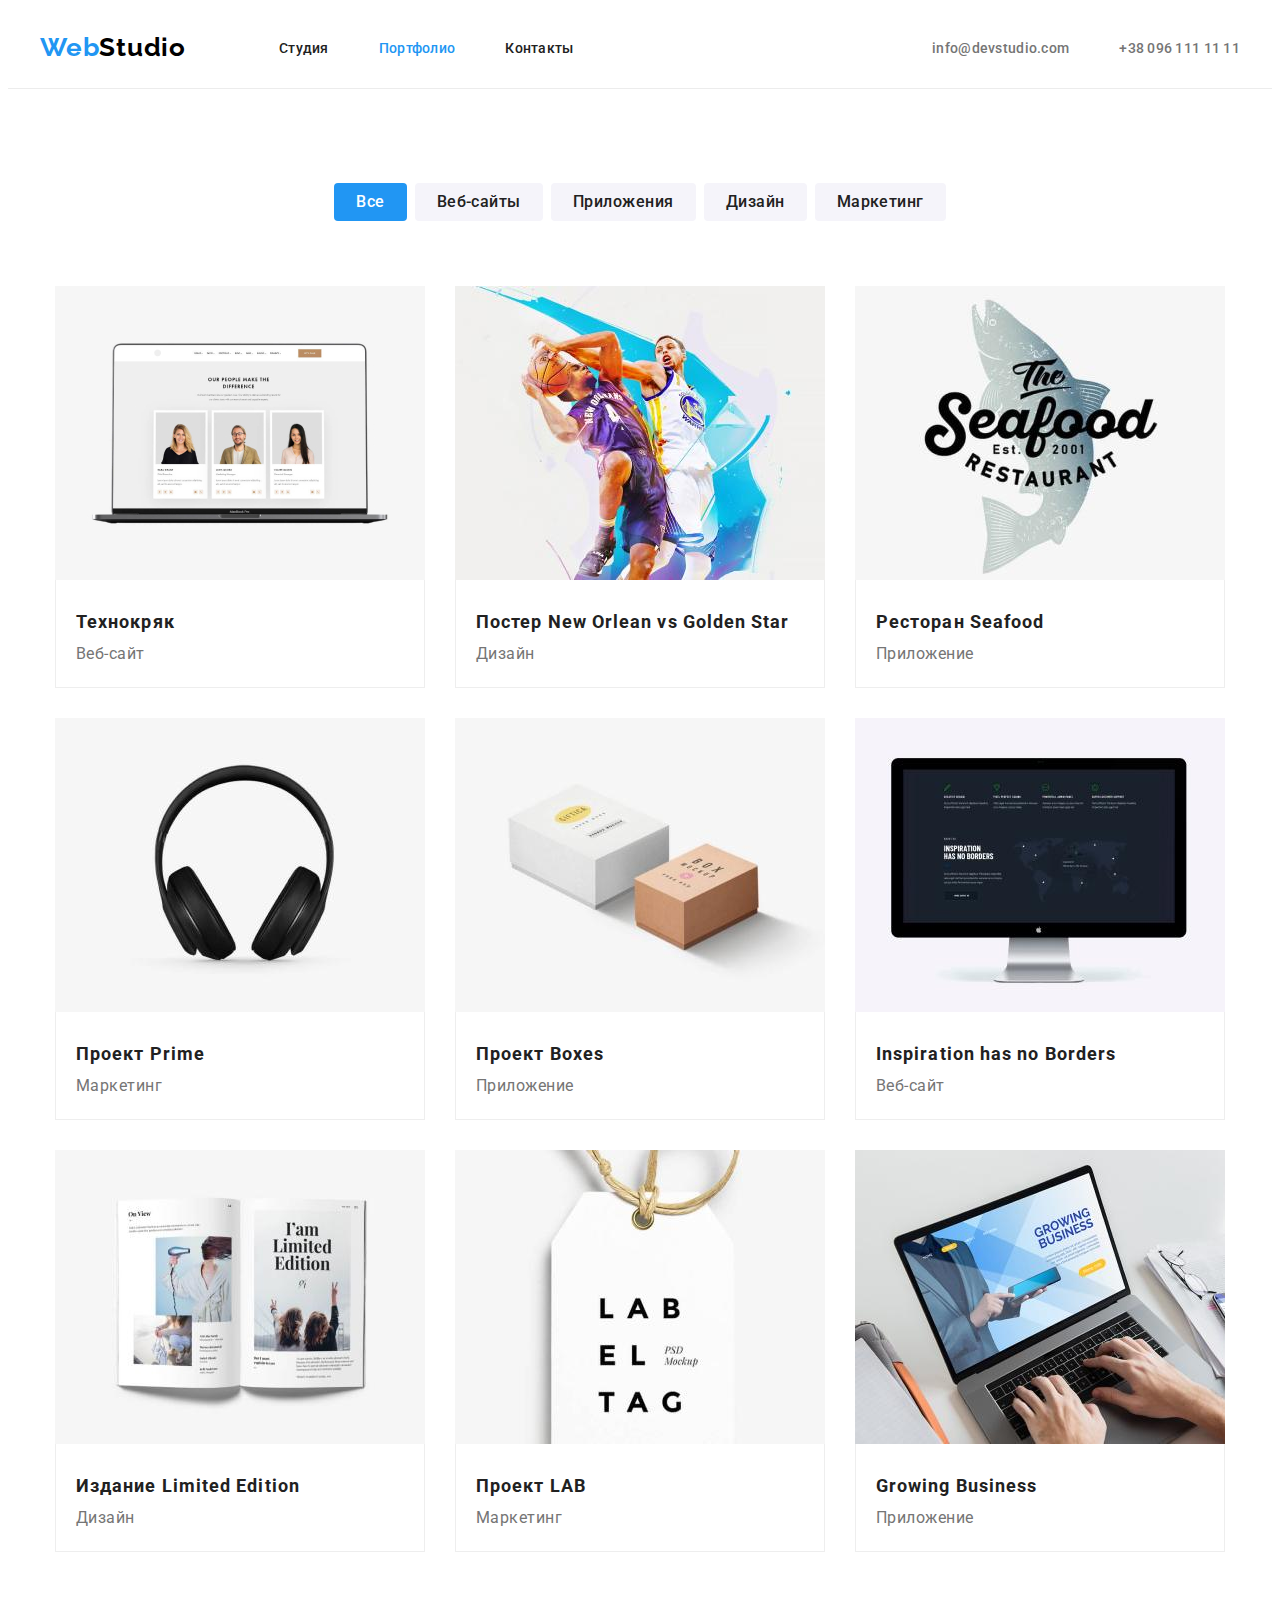
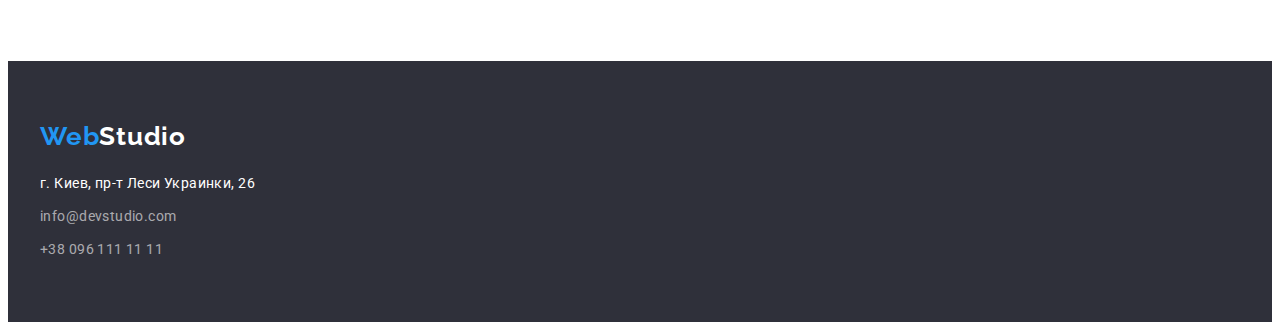
==== commit 43a2b046: "hw3" ====
--- a/portfolio.html
+++ b/portfolio.html
@@ -29,10 +29,12 @@
           >
           <ul class="header-list list">
             <li class="header-item">
-              <a href="./index.html" class="header-link link current">Студия</a>
+              <a href="./index.html" class="header-link link">Студия</a>
             </li>
             <li class="header-item">
-              <a href="./portfolio.html" class="header-link link">Портфолио</a>
+              <a href="./portfolio.html" class="header-link link current"
+                >Портфолио</a
+              >
             </li>
             <li class="header-item">
               <a href="" class="header-link link">Контакты</a>
@@ -40,12 +42,12 @@
           </ul>
         </nav>
         <ul class="header-curent list">
-          <li>
+          <li class="header-items">
             <a href="mailto:info@devstudio.com" class="text-item link"
               >info@devstudio.com</a
             >
           </li>
-          <li>
+          <li class="header-items">
             <a href="tel:+380961111111" class="text-item link"
               >+38 096 111 11 11</a
             >
--- a/css/style.css
+++ b/css/style.css
@@ -29,7 +29,6 @@
 }
 .container {
   max-width: 1200px;
-  width: 100%;
   margin: 0 auto;
 }
 .header {
@@ -47,8 +46,6 @@
 .header-curent {
   display: inline-flex;
   align-items: center;
-  padding-top: 32px;
-  padding-bottom: 32px;
 }
 
 .list {
@@ -105,7 +102,9 @@
 .header-link.current {
   color: #2196f3;
 }
-
+.header-curent li:last-child {
+  margin: 0;
+}
 .text-item {
   font-family: Roboto;
   font-weight: 500;
@@ -113,8 +112,11 @@
   line-height: 1.14;
   letter-spacing: 0.02em;
   color: #757575;
+
   padding-top: 32px;
   padding-bottom: 32px;
+}
+.header-items {
   margin-right: 50px;
 }
 /*----------------HERO--------------*/
@@ -146,7 +148,10 @@
   color: #ffffff;
   border: 0;
   border-radius: 4px;
-  width: 200px;
+  padding-top: 10px;
+  padding-bottom: 10px;
+  padding-left: 32px;
+  padding-right: 32px;
 }
 .title-features {
   font-style: normal;
@@ -160,7 +165,6 @@
 }
 .text-list li {
   width: 270px;
-  height: 101px;
 }
 .team-section {
   padding-bottom: 92px;
@@ -214,7 +218,7 @@
 }
 .team-text {
   display: flex;
-  justify-content: space-between;
+  padding: 0 15px;
 }
 .team-text li:last-child {
   margin-right: 0;
@@ -250,7 +254,7 @@
 
 .lists {
   display: flex;
-  justify-content: space-between;
+  padding: 0 15px;
 }
 
 .portfolio-item {
